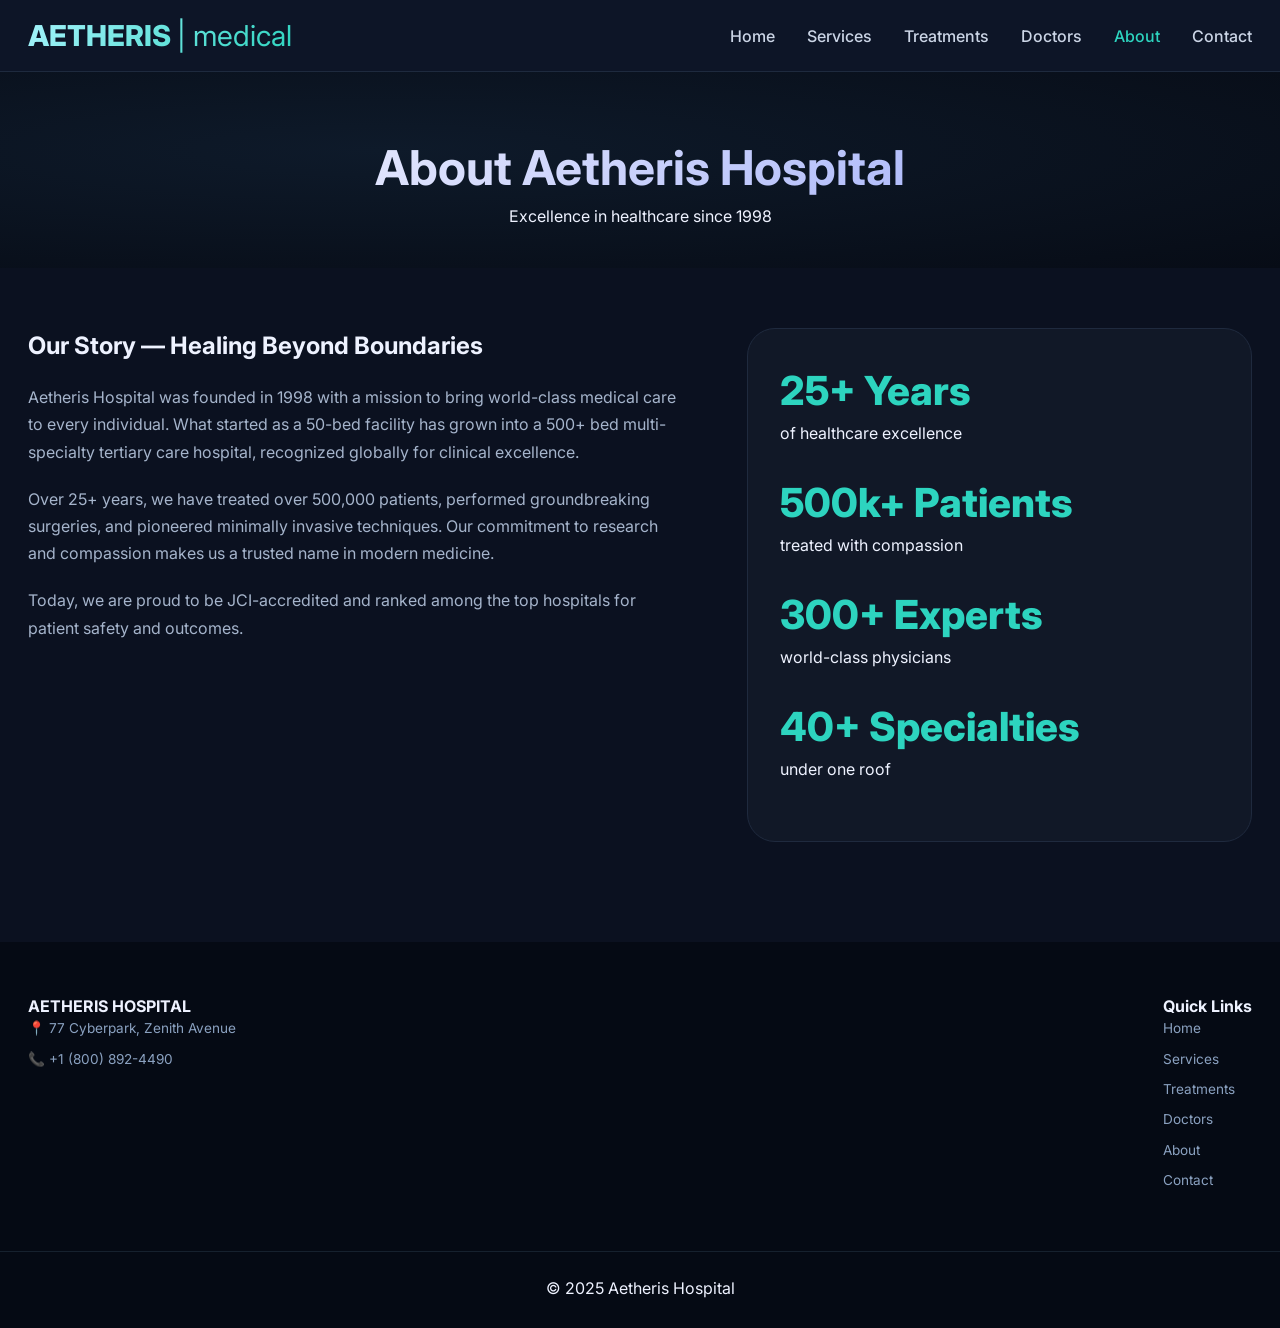
==== about.html @ 3a4b3292 "Add files via upload" ====
<!DOCTYPE html>
<html lang="en">
<head>
  <meta charset="UTF-8">
  <meta name="viewport" content="width=device-width, initial-scale=1.0">
  <title>Aetheris Hospital | About Us</title>
  <link href="https://fonts.googleapis.com/css2?family=Inter:opsz,wght@300;400;500;600;700;800&display=swap" rel="stylesheet">
  <link rel="stylesheet" href="https://cdnjs.cloudflare.com/ajax/libs/font-awesome/6.0.0-beta3/css/all.min.css">
  <style>
    * { margin: 0; padding: 0; box-sizing: border-box; }
    body { font-family: 'Inter', sans-serif; background: #0b1120; color: #eef2ff; line-height: 1.5; }
    .container { max-width: 1280px; margin: 0 auto; padding: 0 28px; }
    .navbar { background: #0f172ad9; backdrop-filter: blur(12px); position: sticky; top: 0; z-index: 100; border-bottom: 1px solid #1e2a3e; padding: 14px 0; }
    .nav-flex { display: flex; align-items: center; justify-content: space-between; flex-wrap: wrap; }
    .logo h2 { font-size: 1.8rem; font-weight: 800; background: linear-gradient(125deg, #a5f3fc, #2dd4bf); -webkit-background-clip: text; background-clip: text; color: transparent; }
    .nav-links { display: flex; gap: 32px; list-style: none; }
    .nav-links a { text-decoration: none; font-weight: 500; color: #cbd5e6; }
    .nav-links a:hover, .nav-links a.active { color: #2dd4bf; }
    .mobile-menu { display: none; font-size: 1.6rem; cursor: pointer; color: #2dd4bf; }
    .page-header { padding: 60px 0 40px; background: radial-gradient(ellipse at 30% 40%, #0e1a2a, #070c16); text-align: center; }
    .page-header h1 { font-size: 3rem; background: linear-gradient(135deg, #fff, #94a3f8); -webkit-background-clip: text; background-clip: text; color: transparent; }
    .about-content { display: flex; gap: 60px; flex-wrap: wrap; padding: 60px 0; }
    .about-text { flex: 1.5; }
    .about-text h2 { margin-bottom: 20px; }
    .about-text p { color: #a5b4cb; margin-bottom: 20px; line-height: 1.7; }
    .about-stats { flex: 1; background: #111827; padding: 32px; border-radius: 28px; border: 1px solid #1f2a3e; }
    .stat-item { margin-bottom: 28px; }
    .stat-number { font-size: 2.5rem; font-weight: 800; color: #2dd4bf; }
    footer { background: #050a14; padding: 52px 0 28px; margin-top: 40px; }
    .footer-flex { display: flex; flex-wrap: wrap; justify-content: space-between; gap: 48px; }
    .footer-col a, .footer-col p { display: block; color: #8aa1c0; text-decoration: none; margin-bottom: 10px; font-size: 0.85rem; }
    .copyright { text-align: center; margin-top: 50px; padding-top: 24px; border-top: 1px solid #16212e; }
    @media (max-width: 800px) {
      .nav-links { display: none; width: 100%; flex-direction: column; background: #0f172a; padding: 24px; border-radius: 32px; margin-top: 20px; }
      .nav-links.active { display: flex; }
      .mobile-menu { display: block; }
    }
  </style>
</head>
<body>
<nav class="navbar"><div class="container nav-flex"><div class="logo"><h2>AETHERIS <span style="font-weight:400;">| medical</span></h2></div>
<div class="mobile-menu" id="mobileToggle"><i class="fas fa-bars"></i></div>
<ul class="nav-links" id="navMenu"><li><a href="index.html">Home</a></li><li><a href="services.html">Services</a></li><li><a href="treatment.html">Treatments</a></li><li><a href="doctors.html">Doctors</a></li><li><a href="about.html" class="active">About</a></li><li><a href="contact.html">Contact</a></li></ul></div></nav>
<section class="page-header"><div class="container"><h1>About Aetheris Hospital</h1><p>Excellence in healthcare since 1998</p></div></section>
<div class="container"><div class="about-content"><div class="about-text"><h2>Our Story — Healing Beyond Boundaries</h2><p>Aetheris Hospital was founded in 1998 with a mission to bring world-class medical care to every individual. What started as a 50-bed facility has grown into a 500+ bed multi-specialty tertiary care hospital, recognized globally for clinical excellence.</p><p>Over 25+ years, we have treated over 500,000 patients, performed groundbreaking surgeries, and pioneered minimally invasive techniques. Our commitment to research and compassion makes us a trusted name in modern medicine.</p><p>Today, we are proud to be JCI-accredited and ranked among the top hospitals for patient safety and outcomes.</p></div><div class="about-stats"><div class="stat-item"><div class="stat-number">25+ Years</div><p>of healthcare excellence</p></div><div class="stat-item"><div class="stat-number">500k+ Patients</div><p>treated with compassion</p></div><div class="stat-item"><div class="stat-number">300+ Experts</div><p>world-class physicians</p></div><div class="stat-item"><div class="stat-number">40+ Specialties</div><p>under one roof</p></div></div></div></div>
<footer><div class="container footer-flex"><div class="footer-col"><h4>AETHERIS HOSPITAL</h4><p>📍 77 Cyberpark, Zenith Avenue</p><p>📞 +1 (800) 892-4490</p></div><div class="footer-col"><h4>Quick Links</h4><a href="index.html">Home</a><a href="services.html">Services</a><a href="treatment.html">Treatments</a><a href="doctors.html">Doctors</a><a href="about.html">About</a><a href="contact.html">Contact</a></div></div><div class="container copyright"><p>© 2025 Aetheris Hospital</p></div></footer>
<script>const m=document.getElementById('mobileToggle'),n=document.getElementById('navMenu');if(m)m.onclick=()=>n.classList.toggle('active');document.querySelectorAll('.nav-links a').forEach(l=>l.onclick=()=>n.classList.remove('active'));</script>
</body>
</html>
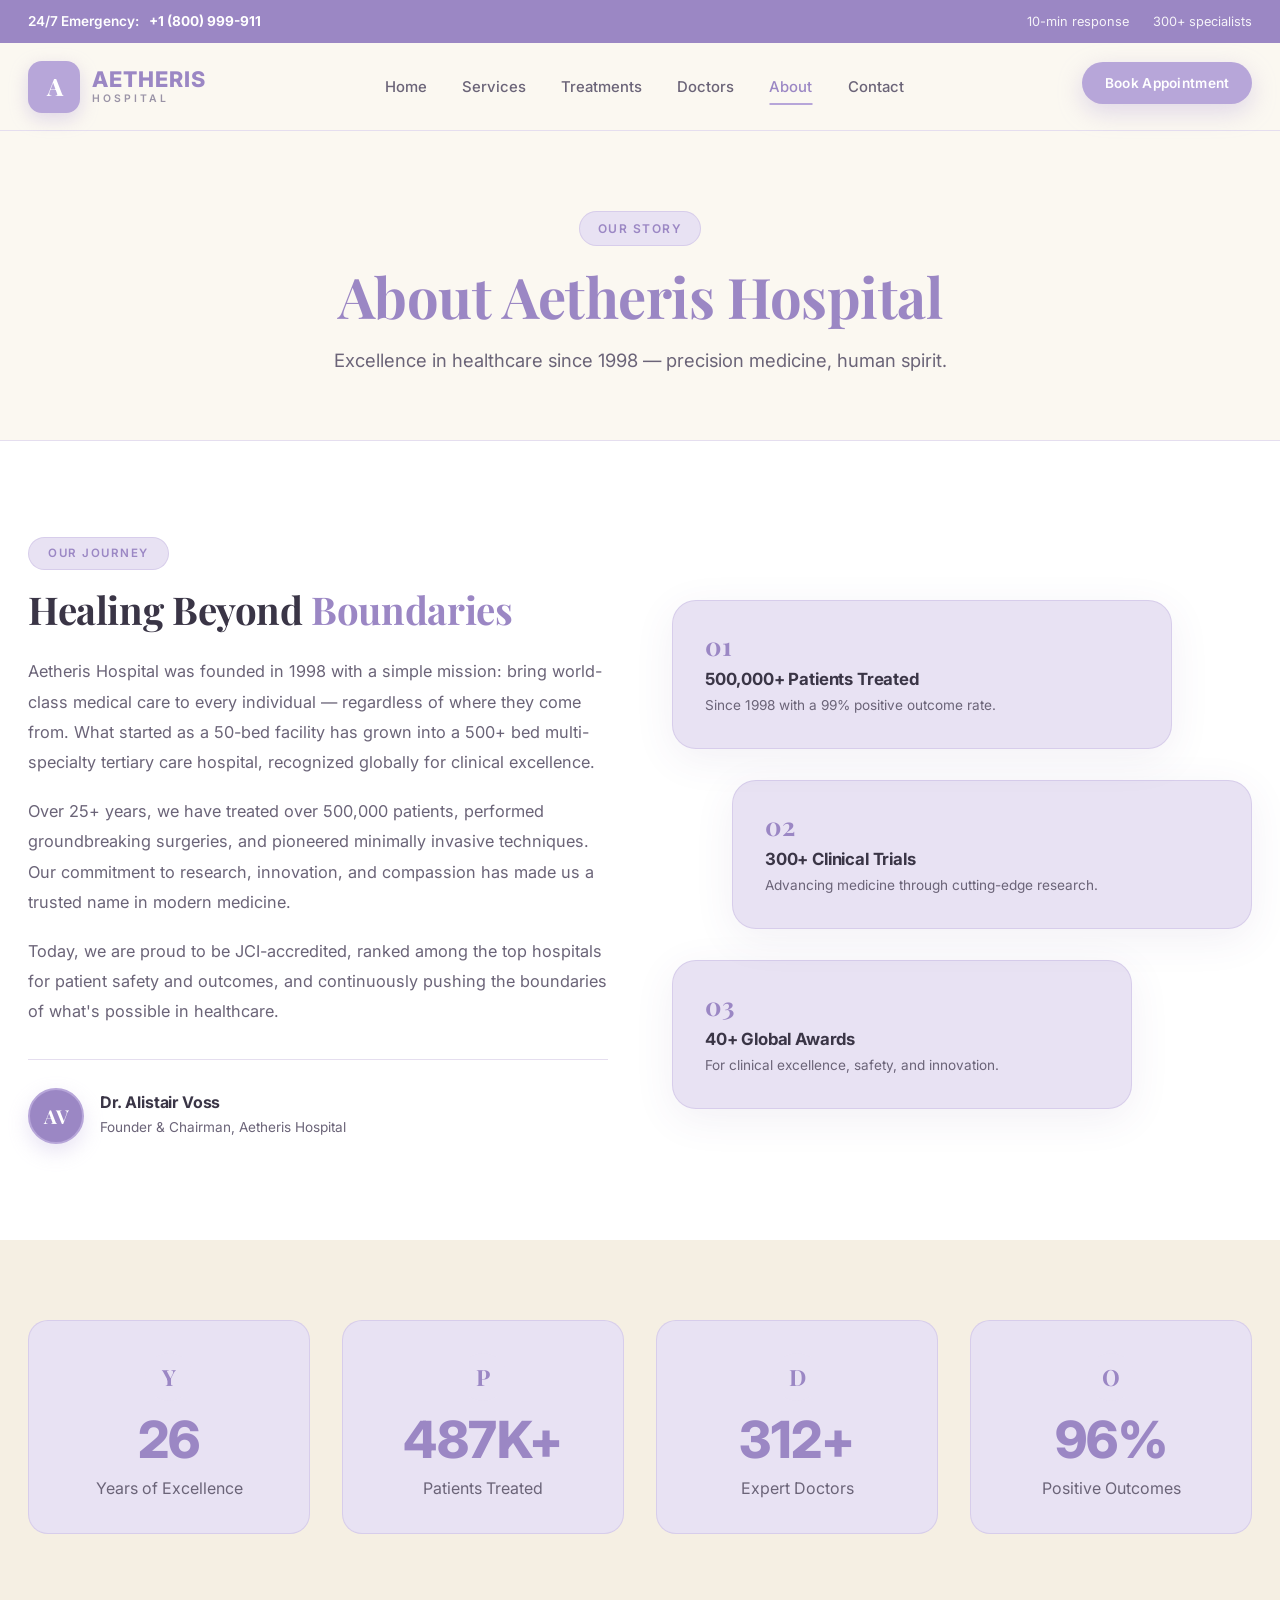
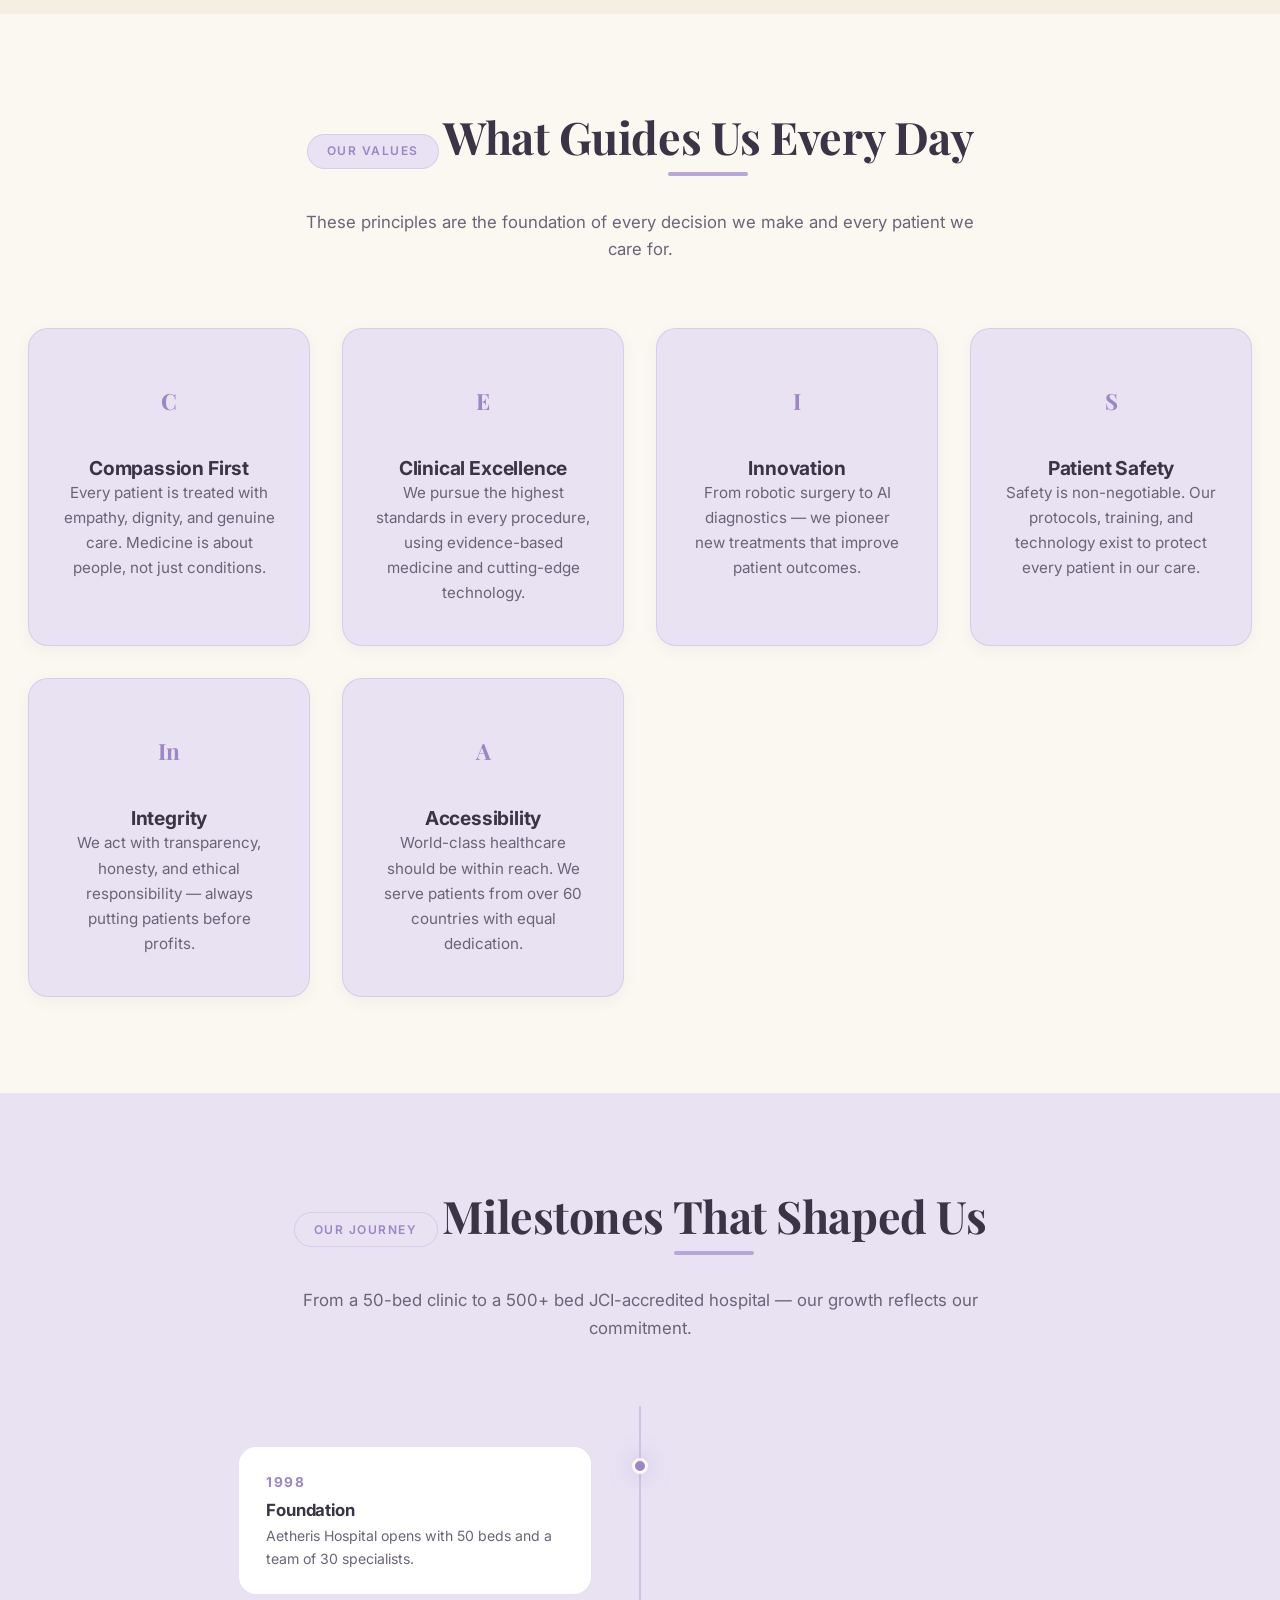
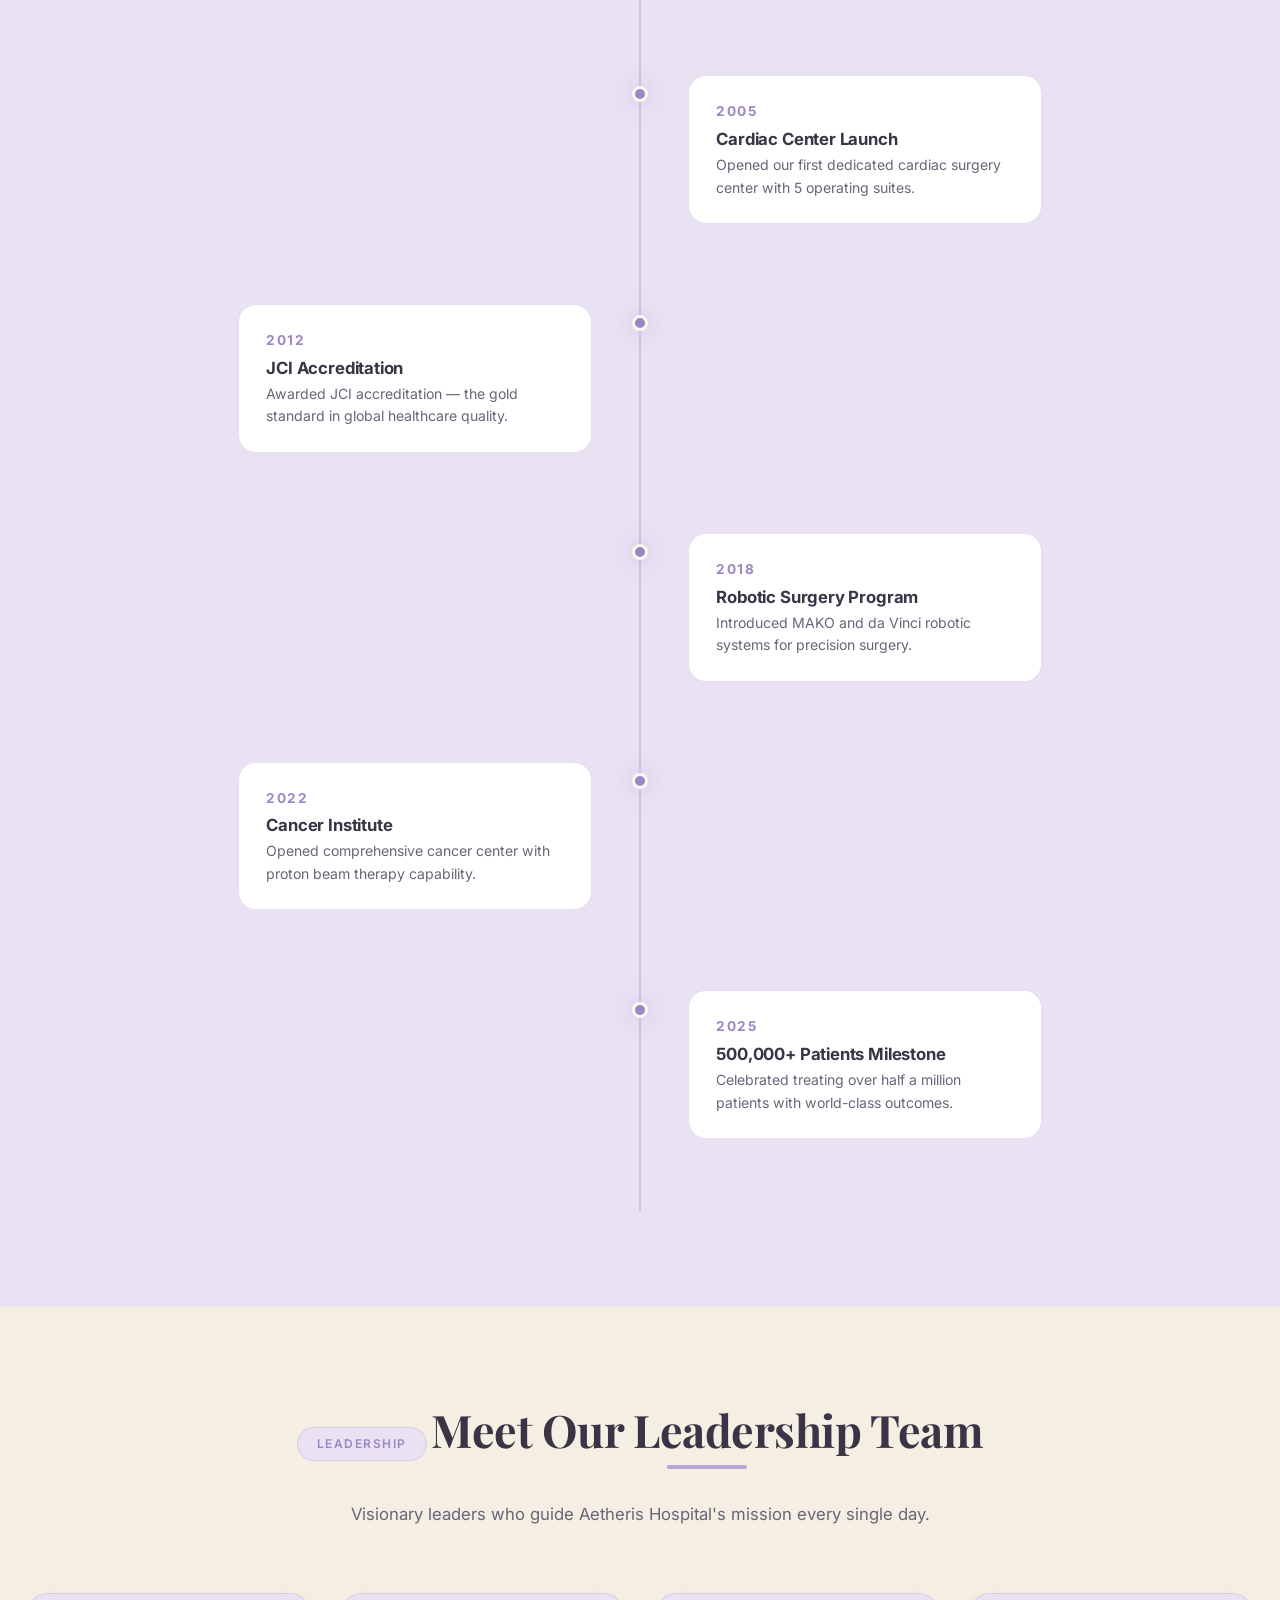
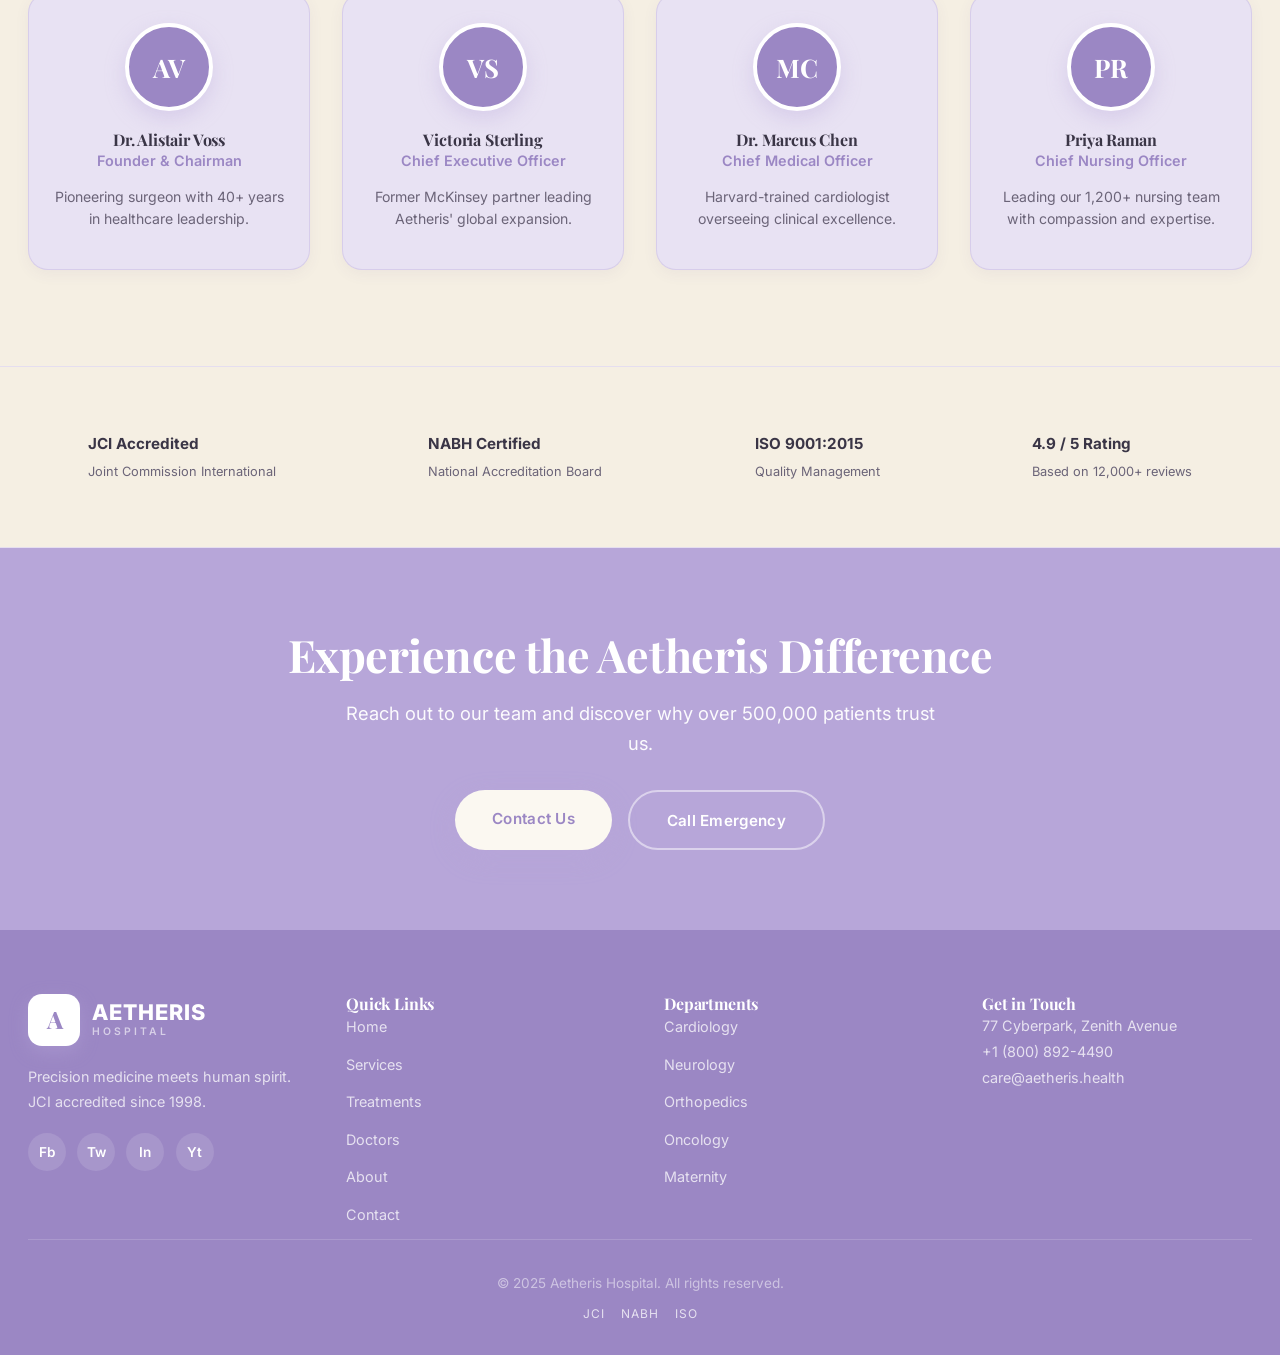
==== commit b2985aea: "Add files via upload" ====
--- a/about.html
+++ b/about.html
@@ -1,49 +1,424 @@
 <!DOCTYPE html>
 <html lang="en">
 <head>
-  <meta charset="UTF-8">
-  <meta name="viewport" content="width=device-width, initial-scale=1.0">
-  <title>Aetheris Hospital | About Us</title>
-  <link href="https://fonts.googleapis.com/css2?family=Inter:opsz,wght@300;400;500;600;700;800&display=swap" rel="stylesheet">
-  <link rel="stylesheet" href="https://cdnjs.cloudflare.com/ajax/libs/font-awesome/6.0.0-beta3/css/all.min.css">
-  <style>
-    * { margin: 0; padding: 0; box-sizing: border-box; }
-    body { font-family: 'Inter', sans-serif; background: #0b1120; color: #eef2ff; line-height: 1.5; }
-    .container { max-width: 1280px; margin: 0 auto; padding: 0 28px; }
-    .navbar { background: #0f172ad9; backdrop-filter: blur(12px); position: sticky; top: 0; z-index: 100; border-bottom: 1px solid #1e2a3e; padding: 14px 0; }
-    .nav-flex { display: flex; align-items: center; justify-content: space-between; flex-wrap: wrap; }
-    .logo h2 { font-size: 1.8rem; font-weight: 800; background: linear-gradient(125deg, #a5f3fc, #2dd4bf); -webkit-background-clip: text; background-clip: text; color: transparent; }
-    .nav-links { display: flex; gap: 32px; list-style: none; }
-    .nav-links a { text-decoration: none; font-weight: 500; color: #cbd5e6; }
-    .nav-links a:hover, .nav-links a.active { color: #2dd4bf; }
-    .mobile-menu { display: none; font-size: 1.6rem; cursor: pointer; color: #2dd4bf; }
-    .page-header { padding: 60px 0 40px; background: radial-gradient(ellipse at 30% 40%, #0e1a2a, #070c16); text-align: center; }
-    .page-header h1 { font-size: 3rem; background: linear-gradient(135deg, #fff, #94a3f8); -webkit-background-clip: text; background-clip: text; color: transparent; }
-    .about-content { display: flex; gap: 60px; flex-wrap: wrap; padding: 60px 0; }
-    .about-text { flex: 1.5; }
-    .about-text h2 { margin-bottom: 20px; }
-    .about-text p { color: #a5b4cb; margin-bottom: 20px; line-height: 1.7; }
-    .about-stats { flex: 1; background: #111827; padding: 32px; border-radius: 28px; border: 1px solid #1f2a3e; }
-    .stat-item { margin-bottom: 28px; }
-    .stat-number { font-size: 2.5rem; font-weight: 800; color: #2dd4bf; }
-    footer { background: #050a14; padding: 52px 0 28px; margin-top: 40px; }
-    .footer-flex { display: flex; flex-wrap: wrap; justify-content: space-between; gap: 48px; }
-    .footer-col a, .footer-col p { display: block; color: #8aa1c0; text-decoration: none; margin-bottom: 10px; font-size: 0.85rem; }
-    .copyright { text-align: center; margin-top: 50px; padding-top: 24px; border-top: 1px solid #16212e; }
-    @media (max-width: 800px) {
-      .nav-links { display: none; width: 100%; flex-direction: column; background: #0f172a; padding: 24px; border-radius: 32px; margin-top: 20px; }
-      .nav-links.active { display: flex; }
-      .mobile-menu { display: block; }
-    }
-  </style>
+<meta charset="UTF-8" />
+<meta name="viewport" content="width=device-width, initial-scale=1.0" />
+<title>Aetheris Hospital · About Us</title>
+<link rel="icon" type="image/svg+xml" href="data:image/svg+xml,%3Csvg viewBox='0 0 60 60' xmlns='http://www.w3.org/2000/svg'%3E%3Cdefs%3E%3ClinearGradient id='fg' x1='0%25' y1='0%25' x2='100%25' y2='100%25'%3E%3Cstop offset='0%25' stop-color='%23B7A6D9'/%3E%3Cstop offset='100%25' stop-color='%239B87C4'/%3E%3C/linearGradient%3E%3C/defs%3E%3Crect width='60' height='60' rx='14' fill='%23FBF8F1'/%3E%3Cpath d='M30 8 L48 18 L48 38 L30 52 L12 38 L12 18 Z' fill='none' stroke='url(%23fg)' stroke-width='3' stroke-linejoin='round'/%3E%3Cpath d='M18 30 L24 30 L26 25 L30 36 L33 26 L35 30 L42 30' fill='none' stroke='url(%23fg)' stroke-width='3' stroke-linecap='round' stroke-linejoin='round'/%3E%3C/svg%3E" />
+<link href="https://fonts.googleapis.com/css2?family=Inter:wght@300;400;500;600;700;800;900&family=Playfair+Display:wght@400;600;700;800;900&display=swap" rel="stylesheet" />
+<link rel="stylesheet" href="style.css" />
 </head>
 <body>
-<nav class="navbar"><div class="container nav-flex"><div class="logo"><h2>AETHERIS <span style="font-weight:400;">| medical</span></h2></div>
-<div class="mobile-menu" id="mobileToggle"><i class="fas fa-bars"></i></div>
-<ul class="nav-links" id="navMenu"><li><a href="index.html">Home</a></li><li><a href="services.html">Services</a></li><li><a href="treatment.html">Treatments</a></li><li><a href="doctors.html">Doctors</a></li><li><a href="about.html" class="active">About</a></li><li><a href="contact.html">Contact</a></li></ul></div></nav>
-<section class="page-header"><div class="container"><h1>About Aetheris Hospital</h1><p>Excellence in healthcare since 1998</p></div></section>
-<div class="container"><div class="about-content"><div class="about-text"><h2>Our Story — Healing Beyond Boundaries</h2><p>Aetheris Hospital was founded in 1998 with a mission to bring world-class medical care to every individual. What started as a 50-bed facility has grown into a 500+ bed multi-specialty tertiary care hospital, recognized globally for clinical excellence.</p><p>Over 25+ years, we have treated over 500,000 patients, performed groundbreaking surgeries, and pioneered minimally invasive techniques. Our commitment to research and compassion makes us a trusted name in modern medicine.</p><p>Today, we are proud to be JCI-accredited and ranked among the top hospitals for patient safety and outcomes.</p></div><div class="about-stats"><div class="stat-item"><div class="stat-number">25+ Years</div><p>of healthcare excellence</p></div><div class="stat-item"><div class="stat-number">500k+ Patients</div><p>treated with compassion</p></div><div class="stat-item"><div class="stat-number">300+ Experts</div><p>world-class physicians</p></div><div class="stat-item"><div class="stat-number">40+ Specialties</div><p>under one roof</p></div></div></div></div>
-<footer><div class="container footer-flex"><div class="footer-col"><h4>AETHERIS HOSPITAL</h4><p>📍 77 Cyberpark, Zenith Avenue</p><p>📞 +1 (800) 892-4490</p></div><div class="footer-col"><h4>Quick Links</h4><a href="index.html">Home</a><a href="services.html">Services</a><a href="treatment.html">Treatments</a><a href="doctors.html">Doctors</a><a href="about.html">About</a><a href="contact.html">Contact</a></div></div><div class="container copyright"><p>© 2025 Aetheris Hospital</p></div></footer>
-<script>const m=document.getElementById('mobileToggle'),n=document.getElementById('navMenu');if(m)m.onclick=()=>n.classList.toggle('active');document.querySelectorAll('.nav-links a').forEach(l=>l.onclick=()=>n.classList.remove('active'));</script>
+
+<!-- EMERGENCY BAR -->
+<div class="emergency-bar">
+  <div class="container">
+    <div class="left">24/7 Emergency: <strong>+1 (800) 999-911</strong></div>
+    <div class="right">
+      <span>10-min response</span>
+      <span>300+ specialists</span>
+    </div>
+  </div>
+</div>
+
+<!-- HEADER -->
+<header id="header">
+  <div class="container">
+    <div class="header-content">
+      <a href="index.html" class="logo">
+        <div class="logo-mark">A</div>
+        <div class="logo-text">
+          <span class="logo-name">AETHERIS</span>
+          <span class="logo-sub">HOSPITAL</span>
+        </div>
+      </a>
+      <button class="mobile-menu-btn">☰</button>
+      <nav id="nav">
+        <ul>
+          <li><a href="index.html">Home</a></li>
+          <li><a href="services.html">Services</a></li>
+          <li><a href="treatment.html">Treatments</a></li>
+          <li><a href="doctors.html">Doctors</a></li>
+          <li><a href="about.html" class="active">About</a></li>
+          <li><a href="contact.html">Contact</a></li>
+        </ul>
+      </nav>
+      <div class="header-actions">
+        <a href="contact.html" class="btn btn-primary"><span>Book Appointment</span></a>
+      </div>
+    </div>
+  </div>
+</header>
+
+<!-- PAGE HEADER -->
+<section class="page-header">
+  <div class="container">
+    <div class="eyebrow">Our Story</div>
+    <h1>About Aetheris Hospital</h1>
+    <p>Excellence in healthcare since 1998 — precision medicine, human spirit.</p>
+  </div>
+</section>
+
+<!-- STORY -->
+<section class="story-section">
+  <div class="container">
+    <div class="story-grid">
+      <div class="story-content reveal-left">
+        <div class="eyebrow">Our Journey</div>
+        <h2>Healing Beyond <span>Boundaries</span></h2>
+        <p>Aetheris Hospital was founded in 1998 with a simple mission: bring world-class medical care to every individual — regardless of where they come from. What started as a 50-bed facility has grown into a 500+ bed multi-specialty tertiary care hospital, recognized globally for clinical excellence.</p>
+        <p>Over 25+ years, we have treated over 500,000 patients, performed groundbreaking surgeries, and pioneered minimally invasive techniques. Our commitment to research, innovation, and compassion has made us a trusted name in modern medicine.</p>
+        <p>Today, we are proud to be JCI-accredited, ranked among the top hospitals for patient safety and outcomes, and continuously pushing the boundaries of what's possible in healthcare.</p>
+        <div class="signature">
+          <div class="avatar">AV</div>
+          <div class="info">
+            <h4>Dr. Alistair Voss</h4>
+            <p>Founder & Chairman, Aetheris Hospital</p>
+          </div>
+        </div>
+      </div>
+      <div class="story-visual reveal-right">
+        <div class="card-stack">
+          <div class="story-card">
+            <div class="icon">01</div>
+            <h4>500,000+ Patients Treated</h4>
+            <p>Since 1998 with a 99% positive outcome rate.</p>
+          </div>
+          <div class="story-card">
+            <div class="icon">02</div>
+            <h4>300+ Clinical Trials</h4>
+            <p>Advancing medicine through cutting-edge research.</p>
+          </div>
+          <div class="story-card">
+            <div class="icon">03</div>
+            <h4>40+ Global Awards</h4>
+            <p>For clinical excellence, safety, and innovation.</p>
+          </div>
+        </div>
+      </div>
+    </div>
+  </div>
+</section>
+
+<!-- STATS -->
+<section class="stats-section">
+  <div class="container">
+    <div class="stats-grid stagger">
+      <div class="stat-block">
+        <div class="icon">Y</div>
+        <h3 data-count="27">0</h3>
+        <p>Years of Excellence</p>
+      </div>
+      <div class="stat-block">
+        <div class="icon">P</div>
+        <h3 data-count="500" data-suffix="K+">0</h3>
+        <p>Patients Treated</p>
+      </div>
+      <div class="stat-block">
+        <div class="icon">D</div>
+        <h3 data-count="320" data-suffix="+">0</h3>
+        <p>Expert Doctors</p>
+      </div>
+      <div class="stat-block">
+        <div class="icon">O</div>
+        <h3 data-count="99" data-suffix="%">0</h3>
+        <p>Positive Outcomes</p>
+      </div>
+    </div>
+  </div>
+</section>
+
+<!-- VALUES -->
+<section class="values-section">
+  <div class="container">
+    <div class="section-title reveal">
+      <div class="eyebrow">Our Values</div>
+      <h2>What Guides Us Every Day</h2>
+      <p>These principles are the foundation of every decision we make and every patient we care for.</p>
+    </div>
+    <div class="values-grid stagger">
+
+      <div class="value-card">
+        <div class="icon-wrap">C</div>
+        <h3>Compassion First</h3>
+        <p>Every patient is treated with empathy, dignity, and genuine care. Medicine is about people, not just conditions.</p>
+      </div>
+
+      <div class="value-card">
+        <div class="icon-wrap">E</div>
+        <h3>Clinical Excellence</h3>
+        <p>We pursue the highest standards in every procedure, using evidence-based medicine and cutting-edge technology.</p>
+      </div>
+
+      <div class="value-card">
+        <div class="icon-wrap">I</div>
+        <h3>Innovation</h3>
+        <p>From robotic surgery to AI diagnostics — we pioneer new treatments that improve patient outcomes.</p>
+      </div>
+
+      <div class="value-card">
+        <div class="icon-wrap">S</div>
+        <h3>Patient Safety</h3>
+        <p>Safety is non-negotiable. Our protocols, training, and technology exist to protect every patient in our care.</p>
+      </div>
+
+      <div class="value-card">
+        <div class="icon-wrap">In</div>
+        <h3>Integrity</h3>
+        <p>We act with transparency, honesty, and ethical responsibility — always putting patients before profits.</p>
+      </div>
+
+      <div class="value-card">
+        <div class="icon-wrap">A</div>
+        <h3>Accessibility</h3>
+        <p>World-class healthcare should be within reach. We serve patients from over 60 countries with equal dedication.</p>
+      </div>
+
+    </div>
+  </div>
+</section>
+
+<!-- TIMELINE -->
+<section class="timeline-section">
+  <div class="container">
+    <div class="section-title reveal">
+      <div class="eyebrow">Our Journey</div>
+      <h2>Milestones That Shaped Us</h2>
+      <p>From a 50-bed clinic to a 500+ bed JCI-accredited hospital — our growth reflects our commitment.</p>
+    </div>
+    <div class="timeline">
+
+      <div class="timeline-item reveal-left">
+        <div class="timeline-content">
+          <div class="year">1998</div>
+          <h4>Foundation</h4>
+          <p>Aetheris Hospital opens with 50 beds and a team of 30 specialists.</p>
+        </div>
+      </div>
+
+      <div class="timeline-item reveal-right">
+        <div class="timeline-content">
+          <div class="year">2005</div>
+          <h4>Cardiac Center Launch</h4>
+          <p>Opened our first dedicated cardiac surgery center with 5 operating suites.</p>
+        </div>
+      </div>
+
+      <div class="timeline-item reveal-left">
+        <div class="timeline-content">
+          <div class="year">2012</div>
+          <h4>JCI Accreditation</h4>
+          <p>Awarded JCI accreditation — the gold standard in global healthcare quality.</p>
+        </div>
+      </div>
+
+      <div class="timeline-item reveal-right">
+        <div class="timeline-content">
+          <div class="year">2018</div>
+          <h4>Robotic Surgery Program</h4>
+          <p>Introduced MAKO and da Vinci robotic systems for precision surgery.</p>
+        </div>
+      </div>
+
+      <div class="timeline-item reveal-left">
+        <div class="timeline-content">
+          <div class="year">2022</div>
+          <h4>Cancer Institute</h4>
+          <p>Opened comprehensive cancer center with proton beam therapy capability.</p>
+        </div>
+      </div>
+
+      <div class="timeline-item reveal-right">
+        <div class="timeline-content">
+          <div class="year">2025</div>
+          <h4>500,000+ Patients Milestone</h4>
+          <p>Celebrated treating over half a million patients with world-class outcomes.</p>
+        </div>
+      </div>
+
+    </div>
+  </div>
+</section>
+
+<!-- TEAM -->
+<section class="team-section">
+  <div class="container">
+    <div class="section-title reveal">
+      <div class="eyebrow">Leadership</div>
+      <h2>Meet Our Leadership Team</h2>
+      <p>Visionary leaders who guide Aetheris Hospital's mission every single day.</p>
+    </div>
+    <div class="team-grid stagger">
+
+      <div class="team-card">
+        <div class="team-avatar">AV</div>
+        <h4>Dr. Alistair Voss</h4>
+        <div class="role">Founder & Chairman</div>
+        <p>Pioneering surgeon with 40+ years in healthcare leadership.</p>
+      </div>
+
+      <div class="team-card">
+        <div class="team-avatar">VS</div>
+        <h4>Victoria Sterling</h4>
+        <div class="role">Chief Executive Officer</div>
+        <p>Former McKinsey partner leading Aetheris' global expansion.</p>
+      </div>
+
+      <div class="team-card">
+        <div class="team-avatar">MC</div>
+        <h4>Dr. Marcus Chen</h4>
+        <div class="role">Chief Medical Officer</div>
+        <p>Harvard-trained cardiologist overseeing clinical excellence.</p>
+      </div>
+
+      <div class="team-card">
+        <div class="team-avatar">PR</div>
+        <h4>Priya Raman</h4>
+        <div class="role">Chief Nursing Officer</div>
+        <p>Leading our 1,200+ nursing team with compassion and expertise.</p>
+      </div>
+
+    </div>
+  </div>
+</section>
+
+<!-- ACCREDITATIONS -->
+<section class="accred-section">
+  <div class="container">
+    <div class="accred-grid">
+      <div class="accred-item reveal">
+        <div class="info"><span class="name">JCI Accredited</span><span class="desc">Joint Commission International</span></div>
+      </div>
+      <div class="accred-item reveal">
+        <div class="info"><span class="name">NABH Certified</span><span class="desc">National Accreditation Board</span></div>
+      </div>
+      <div class="accred-item reveal">
+        <div class="info"><span class="name">ISO 9001:2015</span><span class="desc">Quality Management</span></div>
+      </div>
+      <div class="accred-item reveal">
+        <div class="info"><span class="name">4.9 / 5 Rating</span><span class="desc">Based on 12,000+ reviews</span></div>
+      </div>
+    </div>
+  </div>
+</section>
+
+<!-- CTA -->
+<section class="cta-section">
+  <div class="container">
+    <div class="cta-content">
+      <h2>Experience the Aetheris Difference</h2>
+      <p>Reach out to our team and discover why over 500,000 patients trust us.</p>
+      <div class="cta-buttons">
+        <a href="contact.html" class="btn btn-primary"><span>Contact Us</span></a>
+        <a href="tel:+18009999111" class="btn btn-danger"><span>Call Emergency</span></a>
+      </div>
+    </div>
+  </div>
+</section>
+
+<!-- FOOTER -->
+<footer>
+  <div class="container">
+    <div class="footer-grid">
+      <div class="footer-brand">
+        <div class="logo" style="margin-bottom:1.2rem;">
+          <div class="logo-mark">A</div>
+          <div class="logo-text">
+            <span class="logo-name" style="color:#fff;background:none;-webkit-text-fill-color:#fff">AETHERIS</span>
+            <span class="logo-sub" style="color:rgba(255,255,255,.6)">HOSPITAL</span>
+          </div>
+        </div>
+        <p>Precision medicine meets human spirit. JCI accredited since 1998.</p>
+        <div class="footer-social">
+          <a href="#">Fb</a>
+          <a href="#">Tw</a>
+          <a href="#">In</a>
+          <a href="#">Yt</a>
+        </div>
+      </div>
+      <div class="footer-col">
+        <h4>Quick Links</h4>
+        <ul>
+          <li><a href="index.html">Home</a></li>
+          <li><a href="services.html">Services</a></li>
+          <li><a href="treatment.html">Treatments</a></li>
+          <li><a href="doctors.html">Doctors</a></li>
+          <li><a href="about.html">About</a></li>
+          <li><a href="contact.html">Contact</a></li>
+        </ul>
+      </div>
+      <div class="footer-col">
+        <h4>Departments</h4>
+        <ul>
+          <li><a href="services.html?id=cardiology">Cardiology</a></li>
+          <li><a href="services.html?id=neurology">Neurology</a></li>
+          <li><a href="services.html?id=orthopedics">Orthopedics</a></li>
+          <li><a href="services.html?id=oncology">Oncology</a></li>
+          <li><a href="services.html?id=maternity">Maternity</a></li>
+        </ul>
+      </div>
+      <div class="footer-col footer-contact">
+        <h4>Get in Touch</h4>
+        <p>77 Cyberpark, Zenith Avenue</p>
+        <p>+1 (800) 892-4490</p>
+        <p>care@aetheris.health</p>
+      </div>
+    </div>
+    <div class="footer-bottom">
+      <div>&copy; 2025 Aetheris Hospital. All rights reserved.</div>
+      <div class="badges">
+        <span>JCI</span>
+        <span>NABH</span>
+        <span>ISO</span>
+      </div>
+    </div>
+  </div>
+</footer>
+
+<script>
+window.addEventListener('scroll', () => {
+  document.getElementById('header').classList.toggle('scrolled', window.scrollY > 50);
+});
+const mobileMenuBtn = document.querySelector('.mobile-menu-btn');
+const nav = document.getElementById('nav');
+mobileMenuBtn.addEventListener('click', function () {
+  nav.classList.toggle('active');
+  this.textContent = nav.classList.contains('active') ? '✕' : '☰';
+});
+document.querySelectorAll('nav ul li a').forEach(link => {
+  link.addEventListener('click', () => {
+    nav.classList.remove('active');
+    mobileMenuBtn.textContent = '☰';
+  });
+});
+const observer = new IntersectionObserver((entries) => {
+  entries.forEach(e => e.isIntersecting && e.target.classList.add('active'));
+}, { threshold: 0.12, rootMargin: '0px 0px -50px 0px' });
+document.querySelectorAll('.reveal, .reveal-left, .reveal-right, .stagger, .section-title').forEach(el => observer.observe(el));
+
+/* Count-up stats */
+const counterObserver = new IntersectionObserver((entries) => {
+  entries.forEach(e => {
+    if (e.isIntersecting) {
+      e.target.querySelectorAll('.number[data-count], h3[data-count]').forEach(el => {
+        const target = parseInt(el.dataset.count);
+        const suffix = el.dataset.suffix || '';
+        const duration = 1800;
+        const start = performance.now();
+        function tick(now) {
+          const p = Math.min((now - start) / duration, 1);
+          const eased = 1 - Math.pow(1 - p, 3);
+          el.textContent = Math.floor(target * eased).toLocaleString() + suffix;
+          if (p < 1) requestAnimationFrame(tick);
+          else el.textContent = target.toLocaleString() + suffix;
+        }
+        requestAnimationFrame(tick);
+      });
+      counterObserver.unobserve(e.target);
+    }
+  });
+}, { threshold: 0.5 });
+document.querySelectorAll('.stats-grid').forEach(el => counterObserver.observe(el));
+</script>
 </body>
 </html>
--- a/style.css
+++ b/style.css
@@ -0,0 +1,851 @@
+/* =========================================================
+   AETHERIS HOSPITAL — GLOBAL THEME (LAVENDER + CREAM)
+   Complete single-file stylesheet for all pages
+   ========================================================= */
+*,*::before,*::after{margin:0;padding:0;box-sizing:border-box}
+
+:root{
+  --lavender:#B7A6D9;
+  --lavender-dark:#9B87C4;
+  --lavender-soft:#E8E2F3;
+  --cream:#F5EFE3;
+  --cream-dark:#EBE3D2;
+  --cream-light:#FBF8F1;
+  --white:#FFFFFF;
+
+  --text:#3A3546;
+  --text-light:#6B6478;
+  --text-mute:#9A93A6;
+
+  --accent:#B7A6D9;
+  --accent-dark:#9B87C4;
+  --gold:#C9A87C;
+  --success:#7BB87B;
+  --danger:#D88A8A;
+
+  --border:#E5DEEF;
+  --border-dark:#D6CCE5;
+  --bg:#FBF8F1;
+  --bg-alt:#F5EFE3;
+
+  --transition:all .4s cubic-bezier(.175,.885,.32,1.275);
+  --shadow-sm:0 4px 15px rgba(90,70,130,.06);
+  --shadow-md:0 10px 40px rgba(90,70,130,.08);
+  --shadow-lg:0 25px 60px rgba(90,70,130,.14);
+  --glow:0 0 40px rgba(183,166,217,.35);
+}
+
+html{scroll-behavior:smooth}
+body{font-family:'Inter',sans-serif;line-height:1.65;color:var(--text);background:var(--bg);overflow-x:hidden}
+h1,h2,h3,h4,h5{font-family:'Playfair Display',serif;font-weight:700;letter-spacing:-.01em;line-height:1.2}
+a{text-decoration:none;color:inherit}
+img{max-width:100%;display:block}
+.container{max-width:1280px;margin:0 auto;padding:0 28px}
+.section-padding{padding:6rem 0}
+
+/* ===================== ANIMATIONS ===================== */
+@keyframes fadeUp{from{opacity:0;transform:translateY(40px)}to{opacity:1;transform:translateY(0)}}
+@keyframes fadeLeft{from{opacity:0;transform:translateX(-50px)}to{opacity:1;transform:translateX(0)}}
+@keyframes fadeRight{from{opacity:0;transform:translateX(50px)}to{opacity:1;transform:translateX(0)}}
+@keyframes scaleIn{from{opacity:0;transform:scale(.9)}to{opacity:1;transform:scale(1)}}
+@keyframes popRotate{0%{opacity:0;transform:scale(.5) rotate(-15deg)}70%{transform:scale(1.05) rotate(2deg)}100%{opacity:1;transform:scale(1) rotate(0)}}
+@keyframes breathe{0%,100%{transform:scale(1);opacity:.6}50%{transform:scale(1.06);opacity:1}}
+@keyframes countPulse{0%,100%{transform:scale(1)}50%{transform:scale(1.12)}}
+@keyframes pulseDot{0%,100%{opacity:1;transform:scale(1)}50%{opacity:.5;transform:scale(1.4)}}
+@keyframes floatUpDown{0%,100%{transform:translateY(0)}50%{transform:translateY(-10px)}}
+@keyframes underlineGrow{from{width:0}to{width:80px}}
+@keyframes ecg{0%{stroke-dashoffset:1000}100%{stroke-dashoffset:0}}
+@keyframes vitalPulse{0%,100%{transform:scale(1)}50%{transform:scale(1.03)}}
+
+/* ===================== REVEAL ===================== */
+.reveal{opacity:0;transform:translateY(40px);transition:opacity .9s ease,transform .9s cubic-bezier(.165,.84,.44,1)}
+.reveal.active{opacity:1;transform:translateY(0)}
+.reveal-left{opacity:0;transform:translateX(-50px);transition:all .9s ease}
+.reveal-left.active{opacity:1;transform:translateX(0)}
+.reveal-right{opacity:0;transform:translateX(50px);transition:all .9s ease}
+.reveal-right.active{opacity:1;transform:translateX(0)}
+.reveal-scale{opacity:0;transform:scale(.9);transition:all .8s ease}
+.reveal-scale.active{opacity:1;transform:scale(1)}
+
+.slide-left{opacity:0;transform:translateX(-50px)}
+.slide-left.active{animation:fadeLeft .9s cubic-bezier(.165,.84,.44,1) forwards}
+.slide-right{opacity:0;transform:translateX(50px)}
+.slide-right.active{animation:fadeRight .9s cubic-bezier(.165,.84,.44,1) forwards}
+.scale-in{opacity:0;transform:scale(.94)}
+.scale-in.active{animation:scaleIn 1s cubic-bezier(.165,.84,.44,1) forwards}
+.blur-in{opacity:0;transform:scale(.9)}
+.blur-in.active{animation:scaleIn 1s cubic-bezier(.165,.84,.44,1) forwards}
+
+.stagger>*{opacity:0;transform:translateY(40px);transition:opacity .8s ease,transform .8s cubic-bezier(.165,.84,.44,1)}
+.stagger.active>*{opacity:1;transform:translateY(0)}
+.stagger.active>*:nth-child(1){transition-delay:.05s}
+.stagger.active>*:nth-child(2){transition-delay:.15s}
+.stagger.active>*:nth-child(3){transition-delay:.25s}
+.stagger.active>*:nth-child(4){transition-delay:.35s}
+.stagger.active>*:nth-child(5){transition-delay:.45s}
+.stagger.active>*:nth-child(6){transition-delay:.55s}
+
+.pop-stagger>*{opacity:0;transform:scale(.5) rotate(-15deg)}
+.pop-stagger.active>*{animation:popRotate .8s cubic-bezier(.175,.885,.32,1.275) forwards}
+.pop-stagger.active>*:nth-child(1){animation-delay:.05s}
+.pop-stagger.active>*:nth-child(2){animation-delay:.15s}
+.pop-stagger.active>*:nth-child(3){animation-delay:.25s}
+.pop-stagger.active>*:nth-child(4){animation-delay:.35s}
+
+.swing-stagger>*{opacity:0;transform:translateY(60px) rotate(5deg)}
+.swing-stagger.active>*{animation:popRotate .9s cubic-bezier(.175,.885,.32,1.275) forwards}
+.swing-stagger.active>*:nth-child(1){animation-delay:.05s}
+.swing-stagger.active>*:nth-child(2){animation-delay:.15s}
+.swing-stagger.active>*:nth-child(3){animation-delay:.25s}
+.swing-stagger.active>*:nth-child(4){animation-delay:.35s}
+
+.slide-stagger>*{opacity:0;transform:translateX(-50px)}
+.slide-stagger.active>*{animation:fadeLeft .9s cubic-bezier(.165,.84,.44,1) forwards}
+.slide-stagger.active>*:nth-child(1){animation-delay:.05s}
+.slide-stagger.active>*:nth-child(2){animation-delay:.18s}
+.slide-stagger.active>*:nth-child(3){animation-delay:.31s}
+.slide-stagger.active>*:nth-child(4){animation-delay:.44s}
+
+.fade-stagger>*{opacity:0;transform:translateY(30px)}
+.fade-stagger.active>*{animation:fadeUp .7s cubic-bezier(.165,.84,.44,1) forwards}
+.fade-stagger.active>*:nth-child(1){animation-delay:.05s}
+.fade-stagger.active>*:nth-child(2){animation-delay:.12s}
+.fade-stagger.active>*:nth-child(3){animation-delay:.19s}
+.fade-stagger.active>*:nth-child(4){animation-delay:.26s}
+.fade-stagger.active>*:nth-child(5){animation-delay:.33s}
+
+.cards-stagger>*{opacity:0;transform:translateY(40px)}
+.cards-stagger.active>*{animation:fadeUp .8s cubic-bezier(.165,.84,.44,1) forwards}
+.cards-stagger.active>*:nth-child(1){animation-delay:.05s}
+.cards-stagger.active>*:nth-child(2){animation-delay:.12s}
+.cards-stagger.active>*:nth-child(3){animation-delay:.19s}
+.cards-stagger.active>*:nth-child(4){animation-delay:.26s}
+.cards-stagger.active>*:nth-child(5){animation-delay:.33s}
+.cards-stagger.active>*:nth-child(6){animation-delay:.40s}
+.cards-stagger.active>*:nth-child(7){animation-delay:.47s}
+.cards-stagger.active>*:nth-child(8){animation-delay:.54s}
+
+.scale-stagger>*{opacity:0;transform:scale(.5) translateY(30px)}
+.scale-stagger.active>*{animation:scaleIn .9s cubic-bezier(.165,.84,.44,1) forwards}
+.scale-stagger.active>*:nth-child(1){animation-delay:.05s}
+.scale-stagger.active>*:nth-child(2){animation-delay:.1s}
+.scale-stagger.active>*:nth-child(3){animation-delay:.15s}
+.scale-stagger.active>*:nth-child(4){animation-delay:.2s}
+.scale-stagger.active>*:nth-child(5){animation-delay:.25s}
+.scale-stagger.active>*:nth-child(6){animation-delay:.3s}
+.scale-stagger.active>*:nth-child(7){animation-delay:.35s}
+.scale-stagger.active>*:nth-child(8){animation-delay:.4s}
+.scale-stagger.active>*:nth-child(9){animation-delay:.45s}
+.scale-stagger.active>*:nth-child(10){animation-delay:.5s}
+.scale-stagger.active>*:nth-child(11){animation-delay:.55s}
+.scale-stagger.active>*:nth-child(12){animation-delay:.6s}
+
+/* ===================== SECTION TITLE ===================== */
+.section-title{text-align:center;margin-bottom:4rem}
+.section-title h2{font-size:2.8rem;color:var(--text);position:relative;display:inline-block;margin-bottom:1rem;opacity:0;transform:translateY(30px);transition:all .8s ease}
+.section-title.active h2{opacity:1;transform:translateY(0)}
+.section-title h2::after{content:'';position:absolute;bottom:-12px;left:50%;transform:translateX(-50%);width:0;height:4px;background:var(--lavender);border-radius:2px}
+.section-title.active h2::after{animation:underlineGrow 1s ease .4s forwards}
+.section-title p{color:var(--text-light);max-width:700px;margin:1.5rem auto 0;font-size:1.05rem;opacity:0;transform:translateY(20px);transition:all .8s ease .2s}
+.section-title.active p{opacity:1;transform:translateY(0)}
+.section-title .label-tag,.section-title .eyebrow{display:inline-block;background:var(--lavender-soft);color:var(--lavender-dark);padding:.4rem 1.2rem;border-radius:50px;font-size:.75rem;font-weight:600;text-transform:uppercase;letter-spacing:1.5px;margin-bottom:1rem;border:1px solid rgba(183,166,217,.35);opacity:0;transform:translateY(20px);transition:all .6s ease}
+.section-title.active .label-tag,.section-title.active .eyebrow{opacity:1;transform:translateY(0)}
+
+/* ===================== BUTTONS ===================== */
+.btn{display:inline-block;padding:.95rem 2.3rem;border-radius:50px;font-weight:600;transition:var(--transition);cursor:pointer;border:none;font-family:'Inter',sans-serif;font-size:.95rem;letter-spacing:.3px;position:relative;overflow:hidden;text-align:center}
+.btn::before{content:'';position:absolute;top:50%;left:50%;width:0;height:0;background:rgba(255,255,255,.3);border-radius:50%;transform:translate(-50%,-50%);transition:width .6s ease,height .6s ease}
+.btn:hover::before{width:300px;height:300px}
+.btn-primary{background:var(--lavender);color:#fff;box-shadow:0 8px 25px rgba(183,166,217,.4)}
+.btn-primary:hover{background:var(--lavender-dark);transform:translateY(-3px);box-shadow:0 12px 35px rgba(155,135,196,.5)}
+.btn-secondary{background:transparent;color:var(--text);border:1.5px solid var(--border-dark)}
+.btn-secondary:hover{border-color:var(--lavender);color:var(--lavender-dark);transform:translateY(-3px)}
+.btn-ghost{background:transparent;color:var(--lavender-dark);border:2px solid var(--lavender)}
+.btn-ghost:hover{background:var(--lavender);color:#fff;transform:translateY(-3px)}
+.btn-danger{background:var(--danger);color:#fff;box-shadow:0 8px 25px rgba(216,138,138,.35)}
+.btn-danger:hover{background:#C97676;transform:translateY(-3px)}
+.btn-cream{background:var(--cream);color:var(--text);border:1.5px solid var(--cream-dark)}
+.btn-cream:hover{background:var(--lavender);color:#fff;border-color:var(--lavender);transform:translateY(-3px)}
+.btn span{position:relative;z-index:1}
+
+/* ===================== EMERGENCY BAR ===================== */
+.emergency-bar{background:#9B87C4;padding:.65rem 0;color:#fff;font-size:.85rem;position:relative}
+.emergency-bar .container{display:flex;justify-content:space-between;align-items:center;gap:1rem;flex-wrap:wrap}
+.emergency-bar .left{display:flex;align-items:center;gap:.6rem;font-weight:600}
+.emergency-bar .right{display:flex;gap:1.5rem;font-size:.8rem;opacity:.9}
+
+/* ===================== HEADER ===================== */
+header{background:#FBF8F1;padding:1.1rem 0;position:sticky;top:0;z-index:1000;transition:padding .3s ease, box-shadow .3s ease;border-bottom:1px solid var(--border);opacity:1;transform:none}
+header.scrolled{padding:.7rem 0;background:#FBF8F1;box-shadow:0 4px 30px rgba(90,70,130,.08)}
+
+header,
+header .container,
+header .header-content,
+header .logo,
+header nav,
+header nav ul,
+header nav ul li,
+header nav ul li a,
+header .header-actions,
+header .mobile-menu-btn{
+  opacity:1 !important;
+  transform:none !important;
+  animation:none !important;
+}
+
+.header-content{display:flex;justify-content:space-between;align-items:center}
+.logo{display:flex;align-items:center;gap:12px;color:var(--text);transition:var(--transition)}
+.logo:hover{transform:scale(1.03)}
+.logo-mark{width:52px;height:52px;display:flex;align-items:center;justify-content:center;border-radius:14px;background:var(--lavender);color:#fff;font-family:'Playfair Display',serif;font-weight:800;font-size:1.5rem;letter-spacing:-1px;box-shadow:0 6px 18px rgba(183,166,217,.4)}
+.logo-text{display:flex;flex-direction:column;line-height:1}
+.logo-name{font-family:'Inter',sans-serif;font-size:1.35rem;font-weight:800;letter-spacing:1px;color:var(--lavender-dark)}
+.logo-sub{font-family:'Inter',sans-serif;font-size:.65rem;font-weight:600;letter-spacing:3px;color:var(--text-mute);margin-top:4px}
+nav ul{display:flex;list-style:none;gap:2.2rem}
+nav ul li a{color:var(--text-light);font-weight:500;font-size:.93rem;position:relative;padding:.4rem 0;transition:color .3s}
+nav ul li a::after{content:'';position:absolute;bottom:-2px;left:50%;width:0;height:2px;background:var(--lavender);transition:all .3s;transform:translateX(-50%)}
+nav ul li a:hover,nav ul li a.active{color:var(--lavender-dark)}
+nav ul li a:hover::after,nav ul li a.active::after{width:100%}
+.header-actions .btn{padding:.6rem 1.4rem;font-size:.85rem}
+.mobile-menu-btn{display:none;background:none;border:none;color:var(--lavender-dark);font-size:1.5rem;cursor:pointer;font-family:inherit}
+
+/* ===================== PAGE HEADER ===================== */
+.page-header{padding:5rem 0 4rem;background:var(--cream-light);text-align:center;border-bottom:1px solid var(--border)}
+.page-header .container{position:relative;z-index:2}
+.page-header .eyebrow{display:inline-block;background:var(--lavender-soft);border:1px solid rgba(183,166,217,.35);color:var(--lavender-dark);padding:.4rem 1.1rem;border-radius:50px;font-size:.75rem;font-weight:600;text-transform:uppercase;letter-spacing:1.5px;margin-bottom:1rem}
+.page-header h1{font-size:3.5rem;margin-bottom:1rem;color:var(--lavender-dark);animation:fadeUp .9s ease .1s both}
+.page-header p{font-size:1.15rem;color:var(--text-light);max-width:620px;margin:0 auto;animation:fadeUp .9s ease .3s both}
+
+/* ===================== HERO (index) ===================== */
+.hero{min-height:100vh;background:var(--cream-light);display:flex;align-items:center;padding:5rem 0 4rem;position:relative}
+.hero-grid{display:grid;grid-template-columns:1.15fr 1fr;gap:5rem;align-items:center;position:relative;z-index:2}
+.hero-content{max-width:750px}
+.hero-badge{display:inline-block;background:var(--lavender-soft);border:1px solid rgba(183,166,217,.35);color:var(--lavender-dark);padding:.5rem 1.2rem;border-radius:50px;font-size:.78rem;font-weight:600;letter-spacing:1px;text-transform:uppercase;margin-bottom:1.5rem;animation:fadeUp .9s ease .2s both}
+.hero h1{font-size:4.2rem;font-weight:900;line-height:1.08;margin-bottom:1.5rem;color:var(--text);animation:fadeUp 1s ease .4s both}
+.hero h1 span{color:var(--lavender-dark);position:relative;display:inline-block}
+.hero h1 span::after{content:'';position:absolute;bottom:6px;left:0;right:0;height:12px;background:var(--lavender-soft);z-index:-1;border-radius:4px}
+.hero p{font-size:1.15rem;color:var(--text-light);max-width:540px;margin-bottom:2.5rem;animation:fadeUp 1s ease .6s both}
+.hero-buttons{display:flex;gap:1rem;flex-wrap:wrap;animation:fadeUp 1s ease .8s both;margin-bottom:2.5rem}
+.hero-trust{display:flex;gap:1.8rem;flex-wrap:wrap;animation:fadeUp 1s ease 1s both}
+.hero-trust .item{display:flex;align-items:center;gap:.6rem;color:var(--text-light);font-size:.85rem}
+.hero-trust .item::before{content:'✓';color:var(--success);font-weight:700;font-size:.9rem}
+
+.hero-visual{position:relative;animation:fadeUp 1s ease .5s both}
+.hero-visual .main-card{background:var(--white);border:1px solid var(--border);border-radius:28px;padding:2rem;position:relative;overflow:hidden;box-shadow:var(--shadow-lg)}
+.hero-visual .card-header{display:flex;align-items:center;justify-content:space-between;margin-bottom:1.5rem;position:relative;z-index:2}
+.hero-visual .card-header h4{font-size:1rem;font-weight:700;font-family:'Inter',sans-serif;color:var(--text)}
+.status-pill{display:inline-flex;align-items:center;gap:.4rem;background:rgba(123,184,123,.15);border:1px solid rgba(123,184,123,.3);color:var(--success);padding:.3rem .8rem;border-radius:50px;font-size:.7rem;font-weight:600}
+.status-pill::before{content:'';width:6px;height:6px;background:var(--success);border-radius:50%;animation:pulseDot 1.5s ease-in-out infinite}
+
+.ecg-svg{width:100%;height:80px;margin-bottom:1.5rem;position:relative;z-index:2;display:block}
+.ecg-svg path{fill:none;stroke:var(--lavender);stroke-width:2.5;stroke-linecap:round;stroke-linejoin:round;stroke-dasharray:1000;stroke-dashoffset:1000;animation:ecg 4s linear infinite}
+
+.hero-visual .vitals{display:grid;grid-template-columns:1fr 1fr;gap:1rem;position:relative;z-index:2}
+.vital{background:var(--bg-alt);border:1px solid var(--border);border-radius:14px;padding:1rem;transition:var(--transition);animation:vitalPulse 3s ease-in-out infinite}
+.vital:nth-child(2){animation-delay:.4s}
+.vital:nth-child(3){animation-delay:.8s}
+.vital:nth-child(4){animation-delay:1.2s}
+.vital:hover{border-color:var(--lavender);transform:translateY(-3px);animation:none}
+.vital .label{font-size:.7rem;color:var(--text-mute);text-transform:uppercase;letter-spacing:1px;margin-bottom:.4rem}
+.vital .value{font-size:1.5rem;font-weight:800;color:var(--lavender-dark);font-family:'Inter',sans-serif}
+.vital .value small{font-size:.75rem;color:var(--text-light);font-weight:400;margin-left:.2rem}
+
+.float-badge{position:absolute;background:var(--white);border:1px solid var(--border);border-radius:14px;padding:.8rem 1.1rem;box-shadow:var(--shadow-md);animation:floatUpDown 4s ease-in-out infinite;z-index:3}
+.float-badge.b1{top:-20px;right:-20px}
+.float-badge.b2{bottom:-25px;left:-25px;animation-delay:1s}
+.float-badge .text{font-size:.75rem;font-weight:600;line-height:1.2;color:var(--text)}
+.float-badge .text small{display:block;color:var(--text-light);font-weight:400;font-size:.68rem}
+
+/* ===================== TRUST STRIP ===================== */
+.trust-strip{padding:2.5rem 0;background:var(--cream);border-top:1px solid var(--border);border-bottom:1px solid var(--border)}
+.trust-strip .container{display:flex;justify-content:space-around;align-items:center;gap:2rem;flex-wrap:wrap}
+.trust-badge{color:var(--text-light);font-size:.85rem;font-weight:600;transition:var(--transition);opacity:.85}
+.trust-badge:hover{opacity:1;color:var(--lavender-dark);transform:translateY(-3px)}
+
+/* ===================== STATS ===================== */
+.stats-section,.stats{padding:5rem 0;background:var(--cream);text-align:center}
+.stats-grid{display:grid;grid-template-columns:repeat(auto-fit,minmax(200px,1fr));gap:2rem}
+.stat-item,.stat-block{text-align:center;padding:2rem 1rem;border-radius:20px;transition:var(--transition);border:1px solid transparent;background:var(--white)}
+.stat-item:hover,.stat-block:hover{background:var(--white);border-color:var(--border);transform:translateY(-6px);box-shadow:var(--shadow-md)}
+.stat-item .number,.stat-block .number,.stat-block h3{font-size:3.2rem;font-weight:800;display:block;color:var(--lavender-dark);font-family:'Inter',sans-serif;transition:var(--transition);line-height:1;margin:0}
+.stat-item .label,.stat-block .label,.stat-block p{font-size:1rem;color:var(--text-light);margin-top:.6rem}
+.stat-item:hover .number,.stat-block:hover .number,.stat-block:hover h3{animation:countPulse .5s ease}
+.stat-block .icon{display:inline-flex;align-items:center;justify-content:center;width:48px;height:48px;border-radius:50%;background:var(--lavender-soft);color:var(--lavender-dark);font-family:'Playfair Display',serif;font-size:1.4rem;font-weight:700;margin-bottom:.8rem}
+
+/* ===================== SPECIALTY / SERVICE CARDS ===================== */
+.specialties,.services-section{padding:6rem 0;background:var(--bg)}
+.specialty-grid,.services-grid{display:grid;grid-template-columns:repeat(auto-fit,minmax(260px,1fr));gap:1.8rem}
+.specialty-card,.service-card{background:var(--white);border:1px solid var(--border);border-radius:22px;padding:2rem 1.7rem;position:relative;overflow:hidden;transition:var(--transition);display:flex;flex-direction:column}
+.specialty-card:hover,.service-card:hover{transform:translateY(-8px);border-color:var(--lavender);box-shadow:var(--shadow-md),var(--glow)}
+.specialty-card .marker,.service-card .marker{display:inline-block;font-family:'Playfair Display',serif;font-size:2.2rem;font-weight:700;color:var(--lavender);line-height:1;margin-bottom:1rem;letter-spacing:-2px}
+.specialty-card h3,.service-card h3{font-family:'Inter',sans-serif;font-size:1.15rem;font-weight:700;margin-bottom:.6rem;color:var(--text)}
+.specialty-card p,.service-card p{color:var(--text-light);font-size:.92rem;line-height:1.65;margin-bottom:1rem;flex:1}
+.specialty-card .link,.service-card .link{color:var(--lavender-dark);font-size:.85rem;font-weight:600;display:inline-block;transition:var(--transition)}
+.specialty-card:hover .link,.service-card:hover .link{color:var(--lavender)}
+.service-card .footer-row{display:flex;align-items:center;justify-content:space-between;padding-top:1rem;border-top:1px solid var(--border);gap:.6rem;flex-wrap:wrap}
+.service-card .tag{font-size:.72rem;background:var(--lavender-soft);color:var(--lavender-dark);padding:.3rem .8rem;border-radius:50px;font-weight:600;border:1px solid rgba(183,166,217,.3)}
+
+/* ===================== FEATURES ===================== */
+.features{background:var(--cream);padding:6rem 0}
+.features-grid{display:grid;grid-template-columns:repeat(auto-fit,minmax(250px,1fr));gap:2rem}
+.feature-card{text-align:center;padding:2.5rem 2rem;border-radius:20px;background:var(--white);transition:var(--transition);border:1px solid var(--border)}
+.feature-card:hover{transform:translateY(-8px);border-color:var(--lavender);box-shadow:var(--shadow-md),var(--glow)}
+.feature-card .marker{display:inline-block;font-family:'Playfair Display',serif;font-size:2.4rem;font-weight:700;color:var(--lavender);line-height:1;margin-bottom:1rem}
+.feature-card h3{font-size:1.25rem;color:var(--text);font-family:'Inter',sans-serif}
+.feature-card p{color:var(--text-light);font-size:.95rem;margin-top:.4rem}
+
+/* ===================== CARDS ===================== */
+.packages-grid,.destinations-grid,.treatments-grid,.deals-grid,.insights-grid,.related-grid{display:grid;grid-template-columns:repeat(auto-fill,minmax(320px,1fr));gap:2rem}
+.package-card,.dest-card,.treatment-card,.deal-card,.insight-card,.related-card{background:var(--white);border-radius:20px;overflow:hidden;box-shadow:var(--shadow-sm);transition:var(--transition);border:1px solid var(--border);position:relative;display:flex;flex-direction:column}
+.package-card:hover,.dest-card:hover,.treatment-card:hover,.deal-card:hover,.insight-card:hover,.related-card:hover{transform:translateY(-10px);box-shadow:var(--shadow-lg);border-color:var(--lavender)}
+.package-img,.dest-img,.treatment-img,.deal-img,.insight-img{height:220px;background-size:cover;background-position:center;position:relative;background-color:var(--cream);transition:background-size .8s ease}
+.package-card:hover .package-img,.dest-card:hover .dest-img,.deal-card:hover .deal-img,.insight-card:hover .insight-img{background-size:118%}
+.package-badge,.dest-tag,.treatment-badge,.deal-badge{position:absolute;top:1rem;right:1rem;background:var(--lavender);color:#fff;padding:.35rem 1rem;border-radius:50px;font-size:.7rem;font-weight:700;text-transform:uppercase;letter-spacing:.5px;z-index:2;box-shadow:0 4px 12px rgba(183,166,217,.4)}
+.package-badge.best,.dest-tag.best{background:var(--lavender-dark)}
+.package-badge.luxury,.dest-tag.luxury{background:#8E7BA8}
+.package-badge.adventure,.dest-tag.adventure{background:#9B87C4}
+.package-badge.cultural,.dest-tag.cultural{background:#A99BC7}
+.package-badge.cruise{background:#8B7BA8}
+.package-badge.wildlife,.dest-tag.wildlife{background:#7C6B92}
+.dest-tag.popular{background:var(--gold)}
+.deal-badge.hot{background:var(--danger)}
+.deal-badge.flash{background:var(--gold)}
+.deal-badge.limited{background:#8E7BA8}
+.deal-badge.new{background:var(--lavender-dark)}
+.deal-discount{position:absolute;bottom:1rem;left:1rem;background:rgba(58,53,70,.85);color:#fff;padding:.35rem 1rem;border-radius:50px;font-size:.85rem;font-weight:700;z-index:2}
+.package-body,.dest-body,.treatment-body,.deal-body,.insight-body,.related-body{padding:1.5rem;display:flex;flex-direction:column;flex:1}
+.package-body h3,.dest-body h3,.treatment-body h3,.deal-body h3,.insight-body h3,.related-body h4{font-size:1.3rem;color:var(--text);margin-bottom:.3rem;transition:var(--transition)}
+.package-card:hover .package-body h3,.dest-card:hover .dest-body h3,.treatment-card:hover .treatment-body h3,.deal-card:hover .deal-body h3{color:var(--lavender-dark)}
+.location,.insight-meta{color:var(--text-light);font-size:.88rem;margin-bottom:.6rem}
+.package-body p,.dest-body p,.treatment-body p,.deal-body p,.insight-body p,.related-body p{color:var(--text-light);font-size:.92rem;line-height:1.65;margin-bottom:1rem;flex:1}
+.package-features,.dest-features,.treatment-tags,.deal-features{display:flex;gap:.5rem;flex-wrap:wrap;padding-top:1rem;border-top:1px solid var(--border)}
+.package-features span,.dest-features span,.treatment-tags span,.deal-features span{background:var(--lavender-soft);padding:.25rem .8rem;border-radius:50px;font-size:.72rem;color:var(--lavender-dark);font-weight:600;border:1px solid rgba(183,166,217,.25)}
+.treatment-card .footer-row,.related-card .footer-row{display:flex;align-items:center;justify-content:space-between;padding-top:1rem;border-top:1px solid var(--border);gap:.6rem;flex-wrap:wrap}
+.treatment-card .spec-tag{color:var(--lavender-dark);font-size:.75rem;font-weight:700;text-transform:uppercase;letter-spacing:1px;margin-bottom:.6rem;display:block}
+.treatment-card .success-badge{background:rgba(123,184,123,.15);color:#4A7A4A;padding:.3rem .8rem;border-radius:50px;font-size:.72rem;font-weight:600;border:1px solid rgba(123,184,123,.3)}
+.treatment-card .card-top{display:flex;align-items:center;justify-content:space-between;margin-bottom:1rem}
+.treatment-card .marker{display:inline-block;font-family:'Playfair Display',serif;font-size:2rem;font-weight:700;color:var(--lavender);line-height:1}
+.insight-meta{display:flex;gap:1rem;font-size:.8rem;color:var(--text-light);margin-bottom:.8rem}
+.insight-link{color:var(--lavender-dark);font-weight:600;font-size:.9rem;display:inline-block;transition:var(--transition)}
+.insight-link::after{content:' →';transition:margin .3s}
+.insight-card:hover .insight-link::after{margin-left:.3rem}
+
+/* ===================== TESTIMONIALS ===================== */
+.testimonials{background:var(--cream);padding:6rem 0}
+.testimonial-grid{display:grid;grid-template-columns:repeat(auto-fit,minmax(300px,1fr));gap:2rem}
+.testimonial-card{background:var(--white);padding:2rem;border-radius:20px;border:1px solid var(--border);transition:var(--transition)}
+.testimonial-card:hover{transform:translateY(-5px);border-color:var(--lavender);box-shadow:var(--shadow-md),var(--glow)}
+.testimonial-card blockquote{font-style:italic;font-size:1rem;line-height:1.7;margin-bottom:1.5rem;color:var(--text);position:relative;padding-left:1.5rem}
+.testimonial-card blockquote::before{content:'"';position:absolute;left:0;top:-8px;font-family:'Playfair Display',serif;font-size:3rem;color:var(--lavender);opacity:.4;line-height:1}
+.testimonial-author{display:flex;align-items:center;gap:1rem}
+.testimonial-author .avatar-initial{width:48px;height:48px;border-radius:50%;display:flex;align-items:center;justify-content:center;color:#fff;font-weight:700;font-size:.9rem;letter-spacing:.5px;border:2px solid var(--lavender);flex-shrink:0;background:var(--lavender-dark)}
+.testimonial-author .name{font-weight:600;color:var(--text)}
+.testimonial-author .role{font-size:.85rem;color:var(--text-light)}
+
+/* ===================== CTA ===================== */
+.cta-section{background:var(--lavender);color:#fff;text-align:center;padding:5rem 0}
+.cta-section h2{font-size:2.8rem;margin-bottom:1rem;color:#fff}
+.cta-section p{font-size:1.15rem;max-width:600px;margin:0 auto 2rem;color:rgba(255,255,255,.95)}
+.cta-section .btn{background:var(--cream-light);color:var(--lavender-dark)}
+.cta-section .btn:hover{background:var(--white);color:var(--lavender-dark);transform:translateY(-3px)}
+.cta-content{text-align:center;max-width:720px;margin:0 auto}
+.cta-buttons{display:flex;gap:1rem;justify-content:center;flex-wrap:wrap}
+.cta-section .btn-danger{background:transparent;color:#fff;border:2px solid rgba(255,255,255,.5);box-shadow:none}
+.cta-section .btn-danger:hover{background:#fff;color:var(--danger);border-color:#fff}
+
+/* ===================== FILTER BAR ===================== */
+.filter-bar{background:var(--white);padding:1.5rem 0;border-bottom:1px solid var(--border);position:sticky;top:80px;z-index:99;box-shadow:0 2px 10px rgba(90,70,130,.04)}
+.filter-bar .container{display:flex;justify-content:space-between;align-items:center;flex-wrap:wrap;gap:1rem}
+.filter-group{display:flex;gap:1rem;flex-wrap:wrap}
+.filter-group select{padding:.6rem 1.2rem;border:1px solid var(--border-dark);border-radius:50px;font-family:'Inter',sans-serif;font-size:.9rem;background:var(--bg);color:var(--text);outline:none;transition:var(--transition);min-width:160px;cursor:pointer}
+.filter-group select:focus{border-color:var(--lavender);box-shadow:0 0 0 3px rgba(183,166,217,.15)}
+.filter-pills{display:flex;gap:.6rem;flex-wrap:wrap}
+.filter-pill{background:var(--lavender-soft);border:1px solid rgba(183,166,217,.3);color:var(--lavender-dark);padding:.5rem 1.1rem;border-radius:50px;font-size:.82rem;font-weight:600;cursor:pointer;transition:var(--transition);font-family:'Inter',sans-serif}
+.filter-pill:hover{border-color:var(--lavender);background:var(--white)}
+.filter-pill.active{background:var(--lavender);color:#fff;border-color:var(--lavender);box-shadow:0 6px 18px rgba(183,166,217,.4)}
+.results-count{color:var(--text-light);font-size:.95rem}
+.results-count strong{color:var(--lavender-dark)}
+
+/* ===================== PAGINATION ===================== */
+.pagination{display:flex;justify-content:center;gap:.6rem;margin-top:4rem}
+.pagination a{display:flex;align-items:center;justify-content:center;width:44px;height:44px;border-radius:50%;background:var(--white);border:1px solid var(--border);color:var(--text);font-weight:600;transition:var(--transition)}
+.pagination a:hover,.pagination a.active{background:var(--lavender);color:#fff;border-color:var(--lavender);transform:translateY(-3px);box-shadow:0 8px 20px rgba(183,166,217,.4)}
+
+/* ===================== DIVIDER ===================== */
+.section-divider{height:1px;background:var(--border);margin:2rem auto 5rem;max-width:600px}
+
+/* ===================== STORY / ABOUT ===================== */
+.story-section{background:var(--white);padding:6rem 0}
+.story-grid{display:grid;grid-template-columns:1fr 1fr;gap:4rem;align-items:center}
+.story-content h2{font-size:2.4rem;color:var(--text);margin-bottom:1.5rem}
+.story-content h2 span{color:var(--lavender-dark)}
+.story-content p{color:var(--text-light);font-size:1.02rem;margin-bottom:1.2rem;line-height:1.85}
+.story-content .eyebrow{display:inline-block;background:var(--lavender-soft);color:var(--lavender-dark);padding:.4rem 1.2rem;border-radius:50px;font-size:.72rem;font-weight:600;text-transform:uppercase;letter-spacing:1.5px;margin-bottom:1rem;border:1px solid rgba(183,166,217,.35)}
+
+/* Story signature */
+.story-content .signature{display:flex;align-items:center;gap:1rem;margin-top:2rem;padding-top:1.8rem;border-top:1px solid var(--border)}
+.story-content .signature .avatar{width:56px;height:56px;border-radius:50%;background:var(--lavender-dark);color:#fff;display:flex;align-items:center;justify-content:center;font-family:'Playfair Display',serif;font-size:1.2rem;font-weight:700;border:2px solid var(--lavender);box-shadow:0 8px 20px rgba(183,166,217,.3);flex-shrink:0}
+.story-content .signature .info h4{font-family:'Inter',sans-serif;font-size:1rem;color:var(--text);margin-bottom:.15rem}
+.story-content .signature .info p{font-size:.85rem;color:var(--text-light);margin:0}
+
+/* Story visual card stack */
+.story-visual{position:relative;min-height:480px}
+.story-visual .card-stack{position:relative;height:480px}
+.story-visual .story-card{position:absolute;background:var(--lavender-soft);border:1px solid rgba(183,166,217,.35);border-radius:24px;padding:2rem;box-shadow:var(--shadow-md);transition:var(--transition)}
+.story-visual .story-card:nth-child(1){top:0;left:0;right:80px;z-index:3;animation:floatUpDown 5s ease-in-out infinite}
+.story-visual .story-card:nth-child(2){top:180px;left:60px;right:0;z-index:2;animation:floatUpDown 5s ease-in-out infinite 1s}
+.story-visual .story-card:nth-child(3){top:360px;left:0;right:120px;z-index:1;animation:floatUpDown 5s ease-in-out infinite 2s}
+.story-visual .story-card .icon{display:inline-block;font-family:'Playfair Display',serif;font-size:1.6rem;font-weight:700;color:var(--lavender-dark);margin-bottom:.6rem;line-height:1}
+.story-visual .story-card h4{font-family:'Inter',sans-serif;font-size:1.05rem;color:var(--text);margin-bottom:.4rem}
+.story-visual .story-card p{font-size:.85rem;color:var(--text-light);line-height:1.5;margin:0}
+
+/* Story image block (fallback) */
+.story-image{border-radius:20px;overflow:hidden;box-shadow:var(--shadow-md);transition:var(--transition);min-height:400px;background:var(--lavender-soft)}
+.story-image:hover{transform:scale(1.02);box-shadow:var(--shadow-lg)}
+.story-image img{width:100%;height:100%;object-fit:cover;display:block;transition:transform .8s ease}
+.story-image:hover img{transform:scale(1.08)}
+
+/* ===================== VALUES ===================== */
+.values-section{padding:6rem 0;background:var(--bg)}
+.values-grid{display:grid;grid-template-columns:repeat(auto-fit,minmax(260px,1fr));gap:2rem}
+.value-card{background:var(--white);padding:2.5rem 2rem;border-radius:20px;text-align:center;box-shadow:var(--shadow-sm);border:1px solid var(--border);transition:var(--transition)}
+.value-card:hover{transform:translateY(-10px);box-shadow:var(--shadow-md),var(--glow);border-color:var(--lavender)}
+.value-card .marker,.value-card .icon-wrap{display:inline-flex;align-items:center;justify-content:center;width:64px;height:64px;border-radius:50%;background:var(--lavender-soft);color:var(--lavender-dark);font-family:'Playfair Display',serif;font-size:1.4rem;font-weight:700;margin-bottom:1.5rem;transition:var(--transition)}
+.value-card:hover .marker,.value-card:hover .icon-wrap{background:var(--lavender);color:#fff;transform:scale(1.1) rotate(-8deg)}
+.value-card h3{font-size:1.2rem;color:var(--text);font-family:'Inter',sans-serif}
+.value-card p{color:var(--text-light);font-size:.95rem}
+
+/* ===================== TIMELINE ===================== */
+.timeline-section{padding:6rem 0;background:var(--lavender-soft);position:relative}
+.timeline{position:relative;max-width:900px;margin:0 auto;padding:1rem 0}
+.timeline::before{content:'';position:absolute;left:50%;top:0;bottom:0;width:2px;background:var(--lavender);transform:translateX(-50%);opacity:.5}
+.timeline-item{position:relative;width:50%;padding:1.5rem 3rem;margin-bottom:2rem}
+.timeline-item:nth-child(odd){left:0;text-align:right}
+.timeline-item:nth-child(even){left:50%;text-align:left}
+.timeline-item::before{content:'';position:absolute;top:2.2rem;width:16px;height:16px;border-radius:50%;background:var(--lavender-dark);border:3px solid var(--cream-light);box-shadow:0 0 20px rgba(183,166,217,.6);z-index:2;transition:var(--transition)}
+.timeline-item:nth-child(odd)::before{right:-8px}
+.timeline-item:nth-child(even)::before{left:-8px}
+.timeline-item:hover::before{transform:scale(1.3)}
+.timeline-content{background:var(--white);border:1px solid rgba(183,166,217,.35);border-radius:18px;padding:1.5rem 1.7rem;transition:var(--transition);display:inline-block;text-align:left;max-width:100%}
+.timeline-item:hover .timeline-content{border-color:var(--lavender-dark);box-shadow:var(--shadow-md),var(--glow);transform:translateY(-4px)}
+.timeline-content .year{color:var(--lavender-dark);font-size:.85rem;font-weight:700;letter-spacing:1.5px;margin-bottom:.4rem;text-transform:uppercase}
+.timeline-content h4{font-family:'Inter',sans-serif;font-size:1.05rem;font-weight:700;color:var(--text);margin-bottom:.3rem}
+.timeline-content p{color:var(--text-light);font-size:.88rem;line-height:1.6;margin:0}
+
+/* ===================== TEAM ===================== */
+.team-section{background:var(--cream);padding:6rem 0}
+.team-grid{display:grid;grid-template-columns:repeat(auto-fit,minmax(240px,1fr));gap:2rem}
+.team-card{background:var(--white);border-radius:20px;overflow:hidden;box-shadow:var(--shadow-sm);border:1px solid var(--border);transition:var(--transition);text-align:center;padding-bottom:1.5rem}
+.team-card:hover{transform:translateY(-10px);box-shadow:var(--shadow-md),var(--glow);border-color:var(--lavender)}
+.team-card .photo{width:100%;height:220px;background-size:cover;background-position:center;background-color:var(--cream-dark);transition:transform .8s ease}
+.team-card:hover .photo{transform:scale(1.08)}
+.team-card .team-avatar{width:88px;height:88px;border-radius:50%;background:var(--lavender-dark);color:#fff;display:flex;align-items:center;justify-content:center;font-family:'Playfair Display',serif;font-size:1.6rem;font-weight:700;margin:1.8rem auto 1.2rem;border:4px solid var(--white);box-shadow:0 8px 20px rgba(183,166,217,.35);transition:var(--transition);position:relative;z-index:1}
+.team-card:hover .team-avatar{transform:scale(1.08) rotate(-5deg);background:var(--lavender)}
+.team-card .info{padding:1.5rem 1.5rem 1.8rem}
+.team-card .info h3{font-size:1.15rem;margin-bottom:.3rem;color:var(--text);font-family:'Inter',sans-serif}
+.team-card .info .role,.team-card .role{color:var(--lavender-dark);font-weight:600;font-size:.9rem;margin-bottom:.8rem;display:block}
+.team-card .info p,.team-card p{color:var(--text-light);font-size:.88rem;margin:0 1.2rem 1rem;line-height:1.55}
+
+/* ===================== ACCREDITATIONS ===================== */
+.accred-section{padding:4rem 0;background:var(--cream);border-top:1px solid var(--border);border-bottom:1px solid var(--border)}
+.accred-grid{display:flex;justify-content:space-around;align-items:center;gap:2rem;flex-wrap:wrap}
+.accred-item{display:flex;align-items:center;gap:.8rem;color:var(--text-light);transition:var(--transition);text-align:left}
+.accred-item:hover{color:var(--lavender-dark);transform:translateY(-3px)}
+.accred-item .info .name{font-size:.95rem;font-weight:700;color:var(--text);display:block;font-family:'Inter',sans-serif}
+.accred-item .info .desc{font-size:.8rem;color:var(--text-light)}
+.accred-item:hover .info .name{color:var(--lavender-dark)}
+
+/* ===================== CONTACT ===================== */
+.contact-grid{display:grid;grid-template-columns:1fr 1fr;gap:4rem;align-items:start}
+.contact-info h2{font-size:2rem;color:var(--text)}
+.contact-info>p{color:var(--text-light);margin-bottom:2rem}
+.contact-method{display:flex;align-items:flex-start;gap:1.2rem;margin-bottom:1.2rem;padding:1.2rem;border-radius:16px;background:var(--white);transition:var(--transition);border:1px solid var(--border)}
+.contact-method:hover{border-color:var(--lavender);box-shadow:var(--shadow-sm);transform:translateX(6px)}
+.contact-method .marker{width:50px;height:50px;background:var(--lavender-soft);border-radius:50%;display:flex;align-items:center;justify-content:center;color:var(--lavender-dark);font-family:'Playfair Display',serif;font-size:1.3rem;font-weight:700;flex-shrink:0;transition:var(--transition)}
+.contact-method:hover .marker{background:var(--lavender);color:#fff}
+.contact-method .details h3{font-size:1.05rem;margin-bottom:.2rem;color:var(--text);font-family:'Inter',sans-serif}
+.contact-method .details p{color:var(--text-light);font-size:.92rem}
+.contact-method .details a{color:var(--lavender-dark);font-weight:600}
+.contact-method .details a:hover{text-decoration:underline}
+.business-hours{background:var(--white);padding:1.5rem;border-radius:16px;margin-top:1rem;border:1px solid var(--border)}
+.business-hours h3{font-size:1.1rem;color:var(--text);font-family:'Inter',sans-serif;margin-bottom:.8rem}
+.business-hours .hour-row{display:flex;justify-content:space-between;padding:.5rem 0;border-bottom:1px solid var(--border);color:var(--text-light);font-size:.95rem}
+.business-hours .hour-row:last-child{border-bottom:none}
+.business-hours .hour-row .day{font-weight:600;color:var(--text)}
+.contact-form{background:var(--white);padding:2.5rem;border-radius:20px;box-shadow:var(--shadow-sm);border:1px solid var(--border)}
+.contact-form h2{font-size:1.7rem;color:var(--text)}
+.contact-form>p{color:var(--text-light);margin-bottom:1.5rem}
+.form-group{margin-bottom:1.5rem}
+.form-group label{display:block;font-weight:600;margin-bottom:.5rem;color:var(--text);font-size:.9rem}
+.form-group input,.form-group select,.form-group textarea{width:100%;padding:.8rem 1.2rem;border:1px solid var(--border-dark);border-radius:12px;font-family:'Inter',sans-serif;font-size:.95rem;transition:var(--transition);background:var(--cream-light);color:var(--text)}
+.form-group input:focus,.form-group select:focus,.form-group textarea:focus{border-color:var(--lavender);outline:none;box-shadow:0 0 0 4px rgba(183,166,217,.2);background:var(--white)}
+.form-group textarea{resize:vertical;min-height:120px}
+.form-row{display:grid;grid-template-columns:1fr 1fr;gap:1.5rem}
+.form-group .btn{width:100%}
+.success-message{display:none;background:var(--lavender-soft);color:var(--lavender-dark);padding:1rem 1.5rem;border-radius:12px;margin-bottom:1.5rem;text-align:center;font-weight:600;border:1px solid rgba(183,166,217,.3)}
+.success-message.show{display:block}
+
+/* ===================== FAQ ===================== */
+.faq-section{background:var(--bg);padding:6rem 0}
+.faq-grid{max-width:820px;margin:0 auto}
+.faq-item{background:var(--white);border-radius:16px;margin-bottom:1rem;overflow:hidden;border:1px solid var(--border);transition:var(--transition)}
+.faq-item:hover{border-color:var(--lavender)}
+.faq-item.active,.faq-item.open{border-color:var(--lavender);box-shadow:var(--shadow-md),var(--glow)}
+.faq-item .question,.faq-q{padding:1.2rem 1.5rem;cursor:pointer;display:flex;justify-content:space-between;align-items:center;font-weight:600;color:var(--text);transition:var(--transition);font-size:.98rem;gap:1rem}
+.faq-item .question:hover,.faq-q:hover{background:var(--lavender-soft)}
+.faq-item .question::after,.faq-q::after{content:'+';color:var(--lavender-dark);font-size:1.4rem;font-weight:400;transition:transform .3s;line-height:1}
+.faq-item.active .question::after,.faq-item.open .faq-q::after{transform:rotate(45deg)}
+.faq-item .answer,.faq-a{max-height:0;overflow:hidden;transition:max-height .4s ease,padding .4s ease;padding:0 1.5rem;color:var(--text-light);line-height:1.75;font-size:.95rem}
+.faq-item.active .answer,.faq-item.open .faq-a{max-height:500px;padding:0 1.5rem 1.5rem}
+
+/* ===================== MAP ===================== */
+.map-section{background:var(--white);padding:6rem 0}
+.map-container{border-radius:20px;overflow:hidden;box-shadow:var(--shadow-sm);height:380px;background:var(--lavender-soft);display:flex;align-items:center;justify-content:center;color:var(--text);text-align:center;position:relative;padding:2rem;border:1px solid var(--border)}
+.map-container .map-content{padding:2rem;background:var(--white);border:1px solid var(--border);border-radius:20px;display:inline-block}
+.map-content .marker{display:inline-flex;align-items:center;justify-content:center;width:60px;height:60px;border-radius:50%;background:var(--lavender);color:#fff;font-family:'Playfair Display',serif;font-size:1.5rem;font-weight:700;margin-bottom:1rem;animation:floatUpDown 3s ease-in-out infinite}
+.map-content h3{font-size:1.4rem;margin-bottom:.5rem;color:var(--text)}
+.map-content p{opacity:.85;font-size:.95rem;margin-bottom:1rem;color:var(--text-light)}
+.map-content .btn{margin-top:.5rem}
+
+/* ===================== FOOTER ===================== */
+footer{background:var(--lavender-dark);color:#fff;padding:4rem 0 2rem}
+.footer-grid{display:grid;grid-template-columns:repeat(auto-fit,minmax(200px,1fr));gap:3rem}
+.footer-col h3{font-size:1.15rem;margin-bottom:1.2rem;position:relative;padding-bottom:.8rem;color:#fff;font-family:'Inter',sans-serif}
+.footer-col h3::after{content:'';position:absolute;left:0;bottom:0;width:40px;height:3px;background:var(--lavender-soft);border-radius:2px;transition:width .4s ease}
+.footer-col:hover h3::after{width:60px}
+.footer-col p{color:rgba(255,255,255,.75);line-height:1.8;font-size:.9rem}
+.footer-col ul{list-style:none}
+.footer-col ul li{margin-bottom:.7rem}
+.footer-col ul li a{color:rgba(255,255,255,.75);transition:var(--transition);display:inline-block;font-size:.9rem}
+.footer-col ul li a:hover{color:#fff;transform:translateX(5px)}
+.footer-social{display:flex;gap:.7rem;margin-top:1rem}
+.footer-social a{width:38px;height:38px;border-radius:50%;background:rgba(255,255,255,.12);display:flex;align-items:center;justify-content:center;color:#fff;transition:var(--transition);font-size:.85rem;font-weight:600}
+.footer-social a:hover{background:var(--lavender-soft);color:var(--lavender-dark);transform:translateY(-3px)}
+.footer-brand .logo{display:flex;align-items:center;gap:12px;margin-bottom:1rem}
+.footer-brand .logo-mark{background:#fff;color:var(--lavender-dark)}
+.footer-brand p{color:rgba(255,255,255,.75);font-size:.9rem;line-height:1.7;margin-bottom:1.2rem}
+.footer-bottom{text-align:center;padding-top:2rem;border-top:1px solid rgba(255,255,255,.15);color:rgba(255,255,255,.5);font-size:.85rem}
+.footer-bottom .badges{display:flex;gap:1rem;justify-content:center;margin-top:.6rem;flex-wrap:wrap}
+.footer-bottom .badges span{color:rgba(255,255,255,.75);font-size:.75rem;letter-spacing:1px}
+
+/* ===================== COUNTDOWN ===================== */
+.flash-sale,.countdown-wrapper{background:var(--lavender-dark);color:#fff;padding:3rem 0;text-align:center}
+.flash-sale h2{font-size:2.4rem;margin-bottom:.5rem;color:#fff}
+.flash-sale p{font-size:1.05rem;opacity:.95;margin-bottom:1.5rem;color:rgba(255,255,255,.95)}
+.countdown{display:flex;justify-content:center;gap:1.5rem}
+.countdown-item{background:rgba(255,255,255,.15);padding:1rem 1.5rem;border-radius:12px;min-width:80px;transition:transform .3s ease;border:1px solid rgba(255,255,255,.2)}
+.countdown-item:hover{transform:translateY(-4px)}
+.countdown-item .number{font-size:2.4rem;font-weight:700;display:block;font-family:'Inter',sans-serif;color:#fff;line-height:1}
+.countdown-item .label{font-size:.75rem;text-transform:uppercase;letter-spacing:1px;opacity:.85;margin-top:.3rem;display:block}
+
+/* ===================== DEALS PAGE HEADER ===================== */
+.deals-page-header{padding:5rem 0 4rem;background:var(--cream-light);text-align:center;border-bottom:1px solid var(--border)}
+.deals-page-header h1{font-size:3.4rem;margin-bottom:1rem;color:var(--lavender-dark);animation:fadeUp .9s ease .1s both}
+.deals-page-header p{font-size:1.15rem;color:var(--text-light);max-width:620px;margin:0 auto;animation:fadeUp .9s ease .3s both}
+
+/* ===================== SERVICES DETAIL ===================== */
+.detail-hero{padding:4rem 0 3rem;background:var(--cream);text-align:center}
+.detail-hero h1{font-size:3rem;margin-bottom:1rem;color:var(--text)}
+.detail-hero .eyebrow{display:inline-block;background:var(--lavender-soft);border:1px solid rgba(183,166,217,.35);color:var(--lavender-dark);padding:.4rem 1.1rem;border-radius:50px;font-size:.75rem;font-weight:600;text-transform:uppercase;letter-spacing:1.5px;margin-bottom:1rem}
+.detail-hero p{font-size:1.1rem;color:var(--text-light);max-width:620px;margin:0 auto}
+.detail-stats{display:grid;grid-template-columns:repeat(4,1fr);gap:1.5rem;margin:2rem auto;max-width:900px}
+.stat-mini{background:var(--white);border:1px solid var(--border);border-radius:14px;padding:1rem 1.2rem;transition:var(--transition)}
+.stat-mini:hover{border-color:var(--lavender);transform:translateY(-3px);box-shadow:var(--shadow-sm)}
+.stat-mini .label{font-size:.72rem;color:var(--text-mute);text-transform:uppercase;letter-spacing:1px;margin-bottom:.4rem}
+.stat-mini .value{font-size:1.5rem;font-weight:800;color:var(--lavender-dark);font-family:'Inter',sans-serif}
+
+.section-block{padding:4rem 0;border-top:1px solid var(--border)}
+.section-head{display:flex;align-items:center;gap:1rem;margin-bottom:2rem}
+.section-head .num{font-family:'Playfair Display',serif;font-size:1.8rem;font-weight:900;color:var(--lavender);line-height:1}
+.section-head h2{font-size:1.8rem;font-family:'Inter',sans-serif;font-weight:700;color:var(--text);letter-spacing:-.02em}
+
+.grid-2{display:grid;grid-template-columns:1fr 1fr;gap:3rem;align-items:start}
+.grid-3{display:grid;grid-template-columns:repeat(auto-fit,minmax(240px,1fr));gap:1.5rem}
+.about-block p{color:var(--text-light);font-size:1rem;line-height:1.85;margin-bottom:1.2rem}
+
+.info-card{background:var(--white);border:1px solid var(--border);border-radius:20px;padding:1.6rem;transition:var(--transition);position:relative;overflow:hidden;text-align:left}
+.info-card:hover{transform:translateY(-6px);border-color:var(--lavender);box-shadow:var(--shadow-md),var(--glow)}
+.info-card .marker{display:inline-block;font-family:'Playfair Display',serif;font-size:1.8rem;font-weight:700;color:var(--lavender);line-height:1;margin-bottom:.8rem}
+.info-card h4{font-family:'Inter',sans-serif;font-size:1rem;font-weight:700;color:var(--text);margin-bottom:.5rem}
+.info-card p{color:var(--text-light);font-size:.9rem;line-height:1.6}
+
+.procedure-list{list-style:none;display:grid;gap:.9rem}
+.procedure-list li{background:var(--cream-light);border:1px solid var(--border);border-radius:12px;padding:1rem 1.2rem;display:flex;align-items:flex-start;gap:1rem;transition:var(--transition)}
+.procedure-list li:hover{background:var(--white);border-color:var(--lavender);transform:translateX(6px)}
+.procedure-list li::before{content:'✓';color:var(--lavender-dark);font-weight:700;font-size:1rem;flex-shrink:0}
+.procedure-list li .text strong{display:block;color:var(--text);font-size:.95rem;font-weight:600;margin-bottom:.15rem}
+.procedure-list li .text span{color:var(--text-light);font-size:.85rem}
+
+.team-mini{background:var(--white);border:1px solid var(--border);border-radius:18px;padding:1.5rem;text-align:center;transition:var(--transition)}
+.team-mini:hover{transform:translateY(-6px);border-color:var(--lavender);box-shadow:var(--shadow-md),var(--glow)}
+.team-mini .marker{display:inline-flex;align-items:center;justify-content:center;width:60px;height:60px;border-radius:50%;background:var(--lavender-soft);color:var(--lavender-dark);font-family:'Playfair Display',serif;font-size:1.4rem;font-weight:700;margin-bottom:1rem}
+.team-mini h4{font-family:'Inter',sans-serif;font-size:1rem;font-weight:700;color:var(--text);margin-bottom:.2rem}
+.team-mini p{color:var(--lavender-dark);font-size:.82rem;font-weight:600}
+
+/* ===================== DOCTORS GRID ===================== */
+.doctors-grid{display:grid;grid-template-columns:repeat(auto-fill,minmax(260px,1fr));gap:1.8rem}
+.doctor-card{background:var(--white);border:1px solid var(--border);border-radius:22px;padding:2rem 1.6rem;text-align:center;transition:var(--transition);position:relative;overflow:hidden}
+.doctor-card::before{content:'';position:absolute;top:0;left:0;right:0;height:120px;background:var(--lavender-soft);z-index:0}
+.doctor-card:hover{transform:translateY(-8px);border-color:var(--lavender);box-shadow:var(--shadow-md),var(--glow)}
+.doctor-avatar{width:90px;height:90px;border-radius:50%;background:var(--lavender-dark);display:flex;align-items:center;justify-content:center;font-family:'Playfair Display',serif;font-size:1.8rem;font-weight:700;color:#fff;margin:0 auto 1.2rem;position:relative;z-index:1;border:4px solid var(--white);box-shadow:0 8px 20px rgba(183,166,217,.35);transition:var(--transition)}
+.doctor-card:hover .doctor-avatar{transform:scale(1.08);background:var(--lavender)}
+.doctor-card h4{font-family:'Inter',sans-serif;font-size:1.1rem;font-weight:700;margin-bottom:.3rem;color:var(--text);position:relative;z-index:1}
+.doctor-card .spec{color:var(--lavender-dark);font-size:.85rem;font-weight:600;margin-bottom:.7rem;position:relative;z-index:1}
+.doctor-card .exp{color:var(--text-light);font-size:.85rem;position:relative;z-index:1;line-height:1.55;margin-bottom:1rem}
+.doctor-card .stats-mini{display:flex;justify-content:center;gap:1.2rem;margin-bottom:1rem;position:relative;z-index:1}
+.doctor-card .stats-mini .item{text-align:center}
+.doctor-card .stats-mini .num{display:block;font-size:1.2rem;font-weight:800;color:var(--lavender-dark);font-family:'Inter',sans-serif;line-height:1}
+.doctor-card .stats-mini .lbl{font-size:.65rem;color:var(--text-mute);text-transform:uppercase;letter-spacing:.5px;margin-top:.15rem}
+
+/* ===================== SEASONAL OFFERS ===================== */
+.seasonal-offers{background:var(--cream);padding:6rem 0}
+.offers-grid{display:grid;grid-template-columns:repeat(auto-fit,minmax(250px,1fr));gap:2rem}
+.offer-card{background:var(--white);padding:2.5rem 2rem;border-radius:20px;text-align:center;transition:var(--transition);border:1px solid var(--border)}
+.offer-card:hover{transform:translateY(-8px);border-color:var(--lavender);box-shadow:var(--shadow-md),var(--glow)}
+.offer-card .marker{display:inline-flex;align-items:center;justify-content:center;width:64px;height:64px;border-radius:50%;background:var(--lavender-soft);color:var(--lavender-dark);font-family:'Playfair Display',serif;font-size:1.6rem;font-weight:700;margin-bottom:1.5rem;transition:var(--transition)}
+.offer-card:hover .marker{background:var(--lavender);color:#fff}
+.offer-card h3{font-size:1.2rem;color:var(--text);font-family:'Inter',sans-serif;margin-bottom:.8rem}
+.offer-card p{color:var(--text-light);font-size:.95rem;margin-bottom:1.5rem}
+.offer-card .btn-outline{background:transparent;color:var(--lavender-dark);border:2px solid var(--lavender);padding:.6rem 1.6rem;font-size:.85rem;border-radius:50px;transition:var(--transition);display:inline-block;font-weight:600}
+.offer-card .btn-outline:hover{background:var(--lavender);color:#fff;transform:translateY(-3px)}
+
+/* =========================================================
+   COLORED CARD OVERRIDES
+   ========================================================= */
+.treatment-card,.service-card,.dest-card,.package-card,.deal-card,.insight-card,.related-card,.doctor-card,.team-card,.value-card,.offer-card,.feature-card,.testimonial-card,.info-card,.team-mini,.stat-block,.stat-item,.stat-mini,.contact-method,.faq-item{
+  background:var(--lavender-soft);
+  border:1px solid rgba(183,166,217,.35);
+}
+.treatment-card:hover,.service-card:hover,.dest-card:hover,.package-card:hover,.deal-card:hover,.insight-card:hover,.related-card:hover,.doctor-card:hover,.team-card:hover,.value-card:hover,.offer-card:hover,.feature-card:hover,.testimonial-card:hover,.info-card:hover,.team-mini:hover,.stat-block:hover,.stat-item:hover,.stat-mini:hover,.contact-method:hover{
+  background:var(--lavender);
+  border-color:var(--lavender-dark);
+}
+.treatment-card:hover h3,.treatment-card:hover p,
+.service-card:hover h3,.service-card:hover p,
+.dest-card:hover h3,.dest-card:hover p,
+.package-card:hover h3,.package-card:hover p,
+.deal-card:hover h3,.deal-card:hover p,
+.insight-card:hover h3,.insight-card:hover p,
+.related-card:hover h4,.related-card:hover p,
+.doctor-card:hover h4,.doctor-card:hover .exp,.doctor-card:hover .spec,
+.team-card:hover h3,.team-card:hover p,.team-card:hover .role,
+.value-card:hover h3,.value-card:hover p,
+.offer-card:hover h3,.offer-card:hover p,
+.feature-card:hover h3,.feature-card:hover p,
+.testimonial-card:hover blockquote,.testimonial-card:hover .name,.testimonial-card:hover .role,
+.info-card:hover h4,.info-card:hover p,
+.team-mini:hover h4,.team-mini:hover p,
+.stat-block:hover p,.stat-block:hover .label,.stat-item:hover .label,.stat-mini:hover .label,
+.contact-method:hover h3,.contact-method:hover p,.contact-method:hover a{
+  color:#fff;
+}
+.treatment-card:hover .marker,.service-card:hover .marker,.dest-card:hover .marker,
+.info-card:hover .marker,.feature-card:hover .marker,.related-card:hover .marker,
+.stat-mini:hover .value,.stat-block:hover .number,.stat-block:hover h3,.stat-item:hover .number{
+  color:#fff;
+}
+.treatment-card:hover .spec-tag,.dest-card:hover .location{color:rgba(255,255,255,.95);}
+.treatment-card:hover .treatment-tags,.dest-card:hover .dest-features,.package-card:hover .package-features,.deal-card:hover .deal-features{border-top-color:rgba(255,255,255,.3);}
+.treatment-card:hover .treatment-tags span,.dest-card:hover .dest-features span,.package-card:hover .package-features span,.deal-card:hover .deal-features span,.service-card:hover .tag{
+  background:rgba(255,255,255,.2);color:#fff;border-color:rgba(255,255,255,.35);
+}
+.treatment-card:hover .success-badge{background:rgba(255,255,255,.25);color:#fff;border-color:rgba(255,255,255,.4);}
+.insight-card:hover .insight-link,.service-card:hover .link{color:#fff;}
+.value-card:hover .marker,.value-card:hover .icon-wrap,.info-card:hover .marker,
+.offer-card:hover .marker,.team-mini:hover .marker,.contact-method:hover .marker{
+  background:rgba(255,255,255,.25);color:#fff;
+}
+.doctor-card:hover .doctor-avatar{background:#fff;color:var(--lavender-dark);}
+.team-card:hover .team-avatar{background:#fff;color:var(--lavender-dark);}
+.testimonial-card:hover .avatar-initial{background:#fff;color:var(--lavender-dark);border-color:#fff;}
+.faq-item:hover{border-color:var(--lavender);}
+.faq-item.active,.faq-item.open{background:var(--lavender);border-color:var(--lavender-dark);}
+.faq-item.active .question,.faq-item.open .faq-q{color:#fff;}
+.faq-item.active .question::after,.faq-item.open .faq-q::after{color:#fff;}
+.faq-item.active .answer,.faq-item.open .faq-a{color:rgba(255,255,255,.95);}
+
+/* ===================== RESPONSIVE ===================== */
+@media(max-width:992px){
+  .hero-content h1{font-size:3.2rem}
+  .section-title h2{font-size:2.4rem}
+  .story-grid{grid-template-columns:1fr;gap:3rem}
+  .contact-grid{grid-template-columns:1fr}
+  .footer-grid{grid-template-columns:1fr 1fr;gap:2rem}
+  .page-header h1{font-size:2.8rem}
+  .hero-grid{grid-template-columns:1fr;gap:3rem}
+  .float-badge{display:none}
+  .detail-stats{grid-template-columns:repeat(2,1fr)}
+  .story-visual{min-height:auto}
+  .story-visual .card-stack{height:auto;display:flex;flex-direction:column;gap:1rem}
+  .story-visual .story-card{position:static;animation:none;margin:0}
+}
+@media(max-width:768px){
+  .mobile-menu-btn{display:block}
+  nav{position:fixed;top:70px;left:-100%;width:80%;height:calc(100vh - 70px);background:var(--cream-light);transition:left .4s ease;padding:2rem;box-shadow:5px 0 30px rgba(90,70,130,.15);z-index:999;border-right:1px solid var(--border)}
+  nav.active{left:0}
+  nav ul{flex-direction:column;gap:1.5rem}
+  nav ul li a{font-size:1.1rem;color:var(--text)}
+  .header-actions .btn{display:none}
+  .hero h1{font-size:2.5rem}
+  .hero p{font-size:1rem}
+  .section-title h2{font-size:2rem}
+  .page-header h1{font-size:2.2rem}
+  .stats-grid{grid-template-columns:1fr}
+  .team-grid{grid-template-columns:1fr}
+  .footer-grid{grid-template-columns:1fr}
+  .form-row{grid-template-columns:1fr}
+  .values-grid{grid-template-columns:1fr}
+  .packages-grid,.destinations-grid,.treatments-grid,.deals-grid,.insights-grid{grid-template-columns:1fr}
+  .filter-bar .container{flex-direction:column;align-items:stretch}
+  .filter-group{flex-direction:column}
+  .filter-group select{width:100%;min-width:unset}
+  .countdown{flex-wrap:wrap;gap:.8rem}
+  .emergency-bar .right{display:none}
+  .timeline::before{left:20px}
+  .timeline-item{width:100%;padding-left:50px;padding-right:0;text-align:left!important;left:0!important}
+  .timeline-item::before{left:12px!important;right:auto!important}
+}
+@media(max-width:480px){
+  .container{padding:0 1.2rem}
+  .hero h1{font-size:2rem}
+  .page-header{padding:3rem 0 2.5rem}
+  .page-header h1{font-size:1.8rem}
+  .hero-buttons{flex-direction:column}
+  .hero-buttons .btn{width:100%;text-align:center}
+  .cta-section h2{font-size:2rem}
+}
+/* =========================================================
+   OVERRIDE — TREATMENT CARDS BIGGER (more room for text)
+   ========================================================= */
+.treatments-grid{
+  grid-template-columns:repeat(auto-fill,minmax(380px,1fr));
+  gap:2.2rem;
+}
+.treatment-card{
+  padding:2.5rem 2rem 2.2rem;
+  min-height:340px;
+  display:flex;
+  flex-direction:column;
+  background:var(--lavender-soft);
+  border:1px solid rgba(183,166,217,.35);
+  border-radius:22px;
+  position:relative;
+  overflow:hidden;
+  transition:var(--transition);
+}
+.treatment-card h3{
+  font-size:1.35rem;
+  line-height:1.3;
+  margin-bottom:.6rem;
+}
+.treatment-card .spec-tag{
+  font-size:.82rem;
+  margin-bottom:.9rem;
+}
+.treatment-card p{
+  font-size:1rem;
+  line-height:1.7;
+  margin-bottom:1.2rem;
+  flex:1;
+}
+.treatment-card .treatment-tags{
+  margin-top:auto;
+  padding-top:1.2rem;
+  border-top:1px solid rgba(183,166,217,.35);
+  gap:.6rem;
+}
+.treatment-card .treatment-tags span{
+  padding:.35rem .9rem;
+  font-size:.78rem;
+}
+.treatment-card .card-top{
+  margin-bottom:1.2rem;
+  display:flex;
+  align-items:center;
+  justify-content:space-between;
+  gap:.6rem;
+  flex-wrap:wrap;
+}
+.treatment-card .marker{
+  font-size:2.4rem;
+}
+.treatment-card .success-badge{
+  padding:.35rem .9rem;
+  font-size:.75rem;
+}
+
+/* Mobile: single column but still tall enough */
+@media(max-width:900px){
+  .treatments-grid{grid-template-columns:1fr;}
+  .treatment-card{min-height:auto;padding:2rem 1.6rem;}
+}
+
+/* Small mobile: reduce a bit */
+@media(max-width:480px){
+  .treatment-card{
+    padding:1.8rem 1.4rem;
+    border-radius:18px;
+  }
+  .treatment-card h3{font-size:1.15rem;}
+  .treatment-card p{font-size:.92rem;}
+}
+/* =========================================================
+   OVERRIDE — BUSINESS HOURS BOX (BIGGER)
+   ========================================================= */
+.business-hours{
+  padding:2.5rem 2.2rem;
+  border-radius:22px;
+  background:var(--white);
+  border:1px solid var(--border);
+  box-shadow:var(--shadow-sm);
+  max-width:640px;
+  width:100%;
+}
+.business-hours h3{
+  font-size:1.4rem;
+  margin-bottom:1.6rem;
+  padding-bottom:1rem;
+  border-bottom:1px solid var(--border);
+  color:var(--text);
+  font-weight:700;
+  letter-spacing:-.01em;
+}
+.business-hours .hour-row{
+  display:flex;
+  justify-content:space-between;
+  align-items:center;
+  padding:1.1rem 0;
+  border-bottom:1px solid var(--border);
+  font-size:1.1rem;
+  color:var(--text-light);
+  gap:1.5rem;
+}
+.business-hours .hour-row:last-child{
+  border-bottom:none;
+  padding-bottom:0;
+}
+.business-hours .hour-row .day{
+  font-weight:600;
+  color:var(--text);
+  font-size:1.1rem;
+}
+.business-hours .hour-row span:last-child{
+  font-weight:500;
+  color:var(--text);
+  text-align:right;
+  white-space:nowrap;
+}
+
+/* Responsive tweaks */
+@media(max-width:768px){
+  .business-hours{
+    padding:2rem 1.6rem;
+    max-width:100%;
+  }
+  .business-hours h3{font-size:1.25rem;}
+  .business-hours .hour-row{font-size:1rem;padding:.9rem 0;}
+  .business-hours .hour-row .day{font-size:1rem;}
+}
+@media(max-width:480px){
+  .business-hours{padding:1.6rem 1.2rem;}
+  .business-hours .hour-row{font-size:.95rem;}
+  .business-hours .hour-row .day{font-size:.95rem;}
+}
